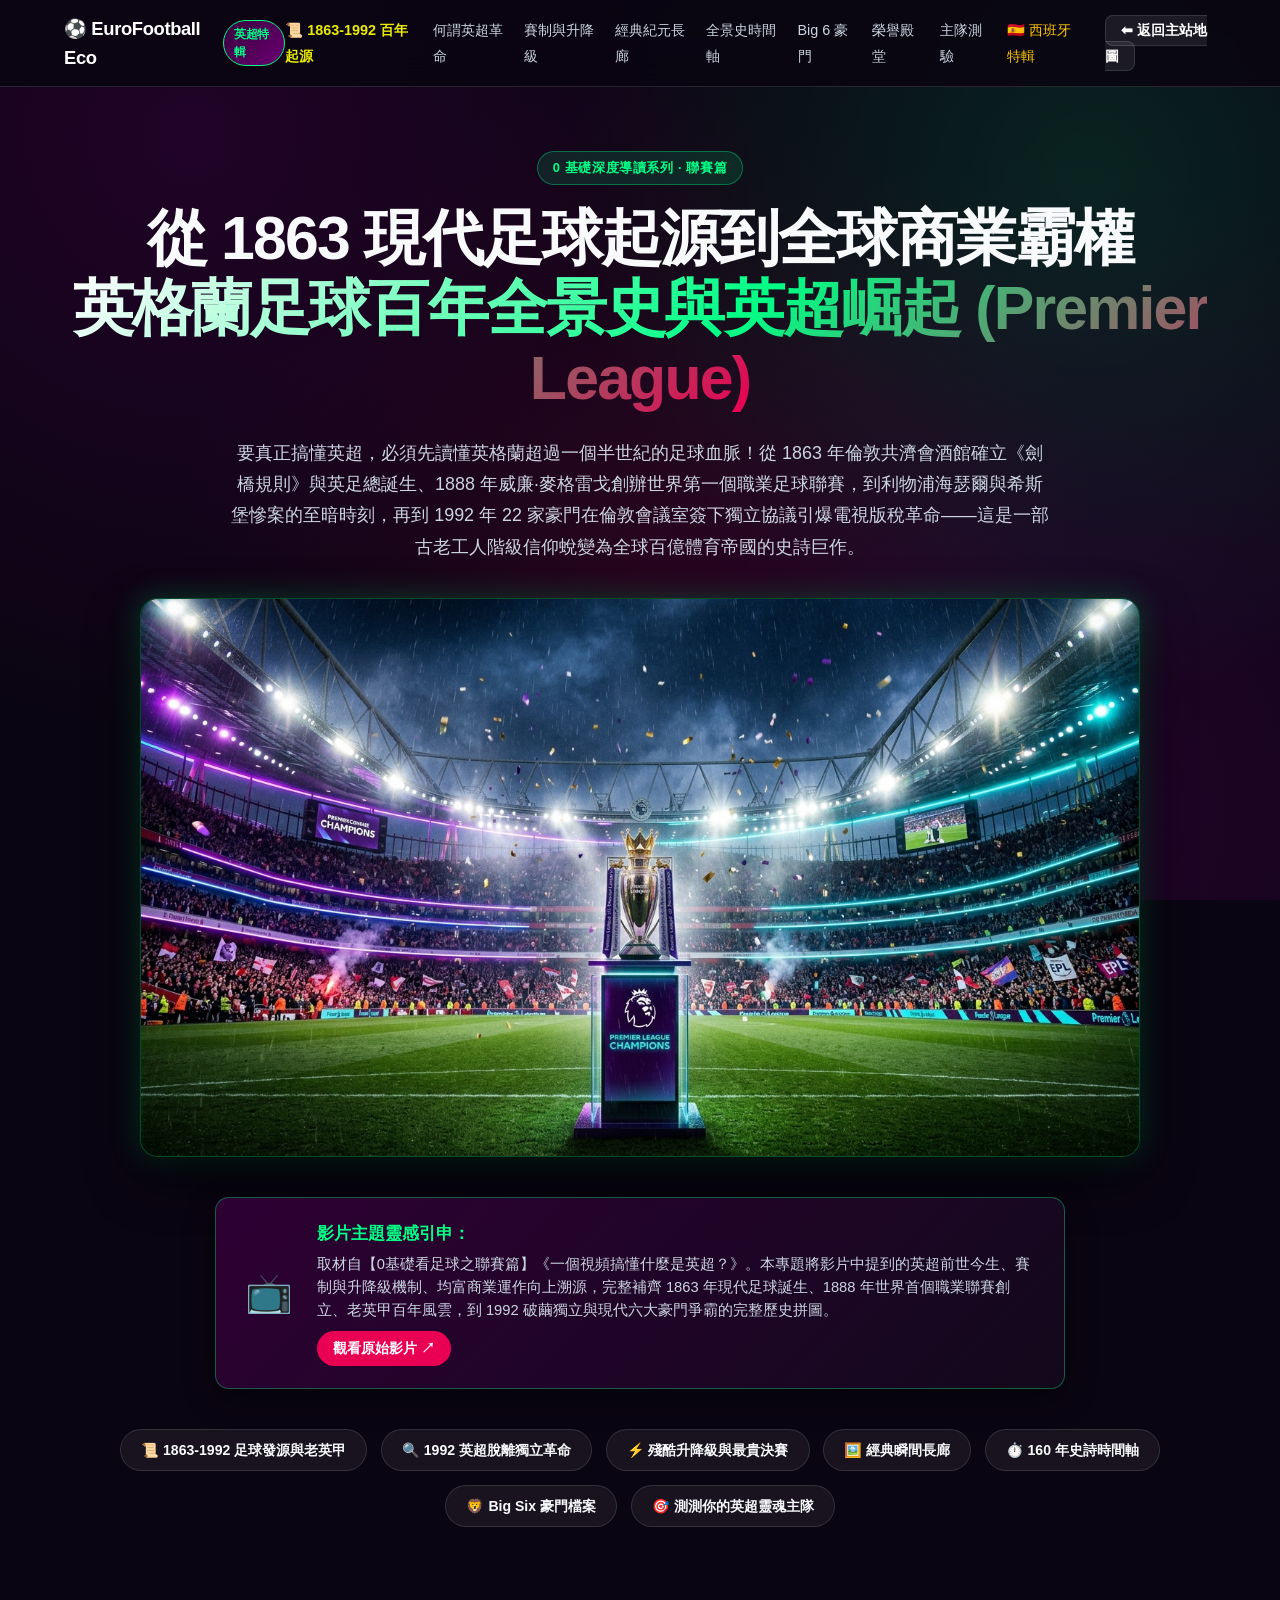
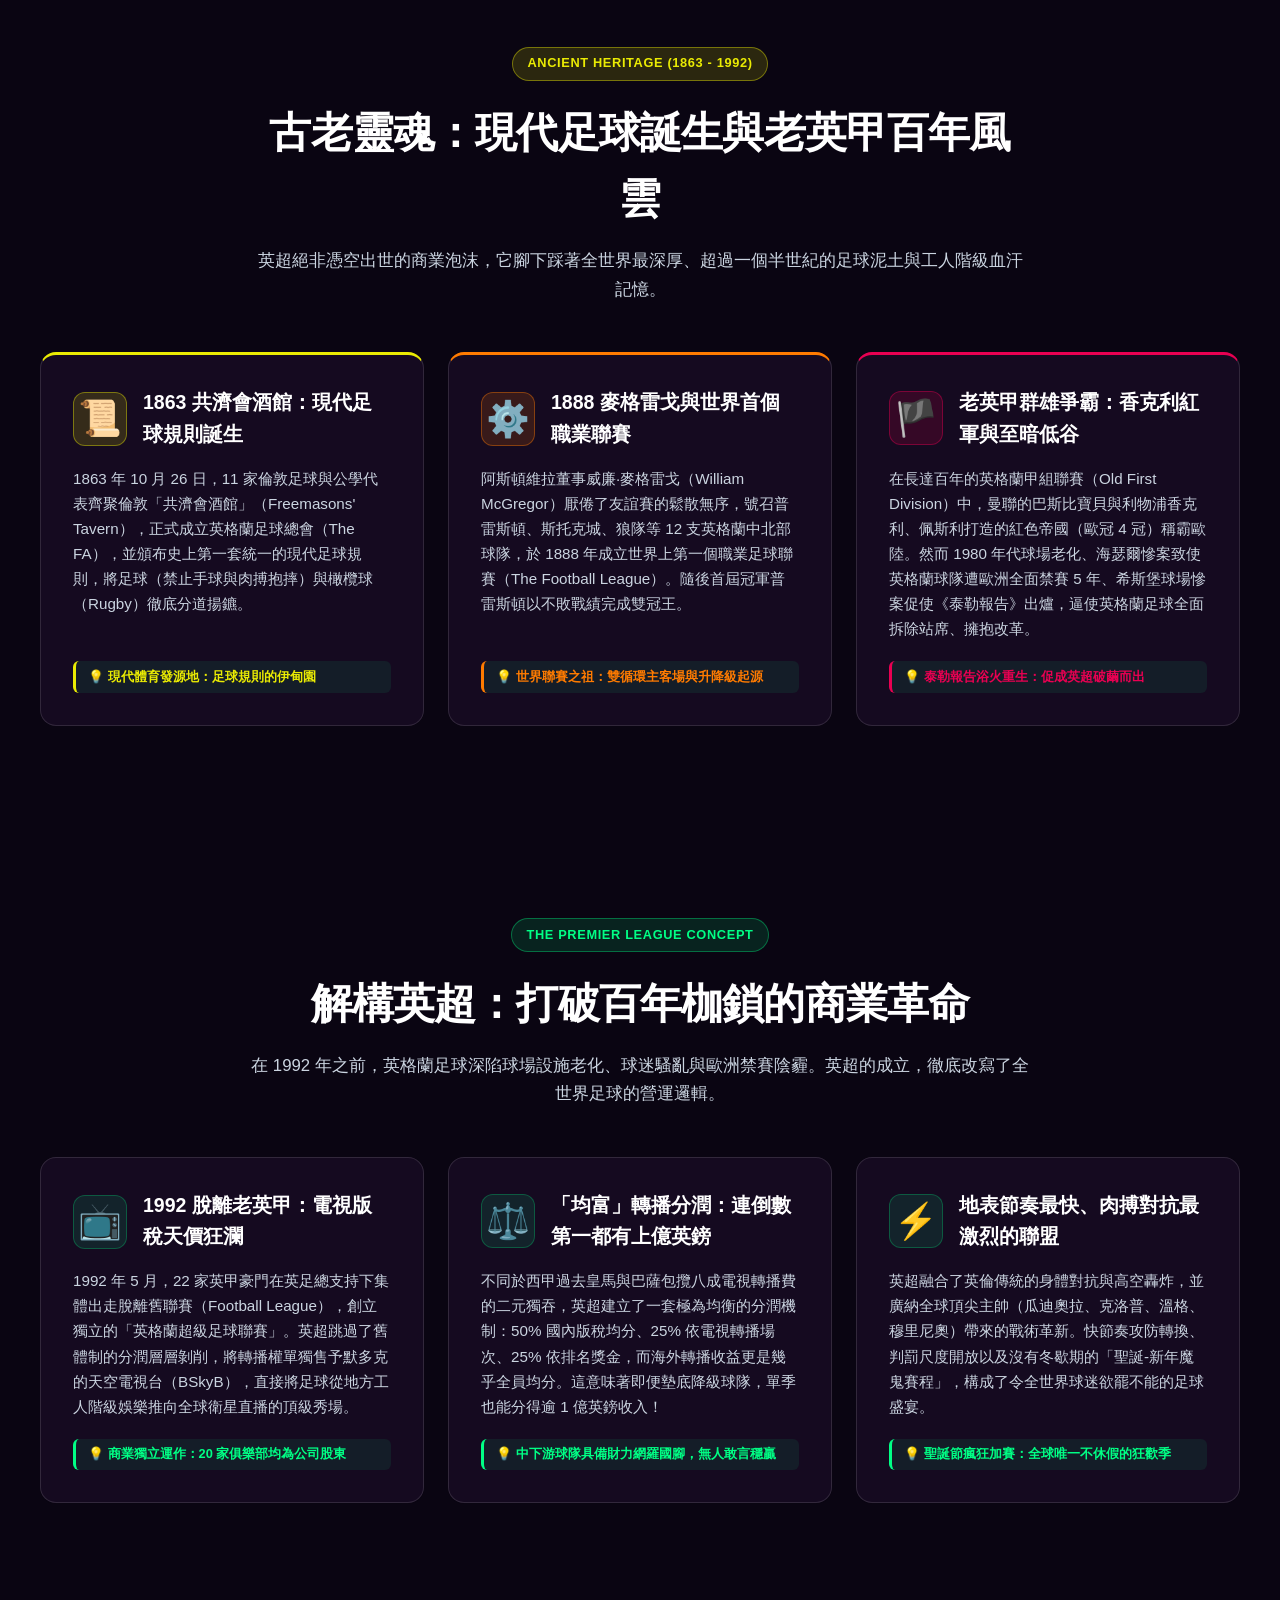
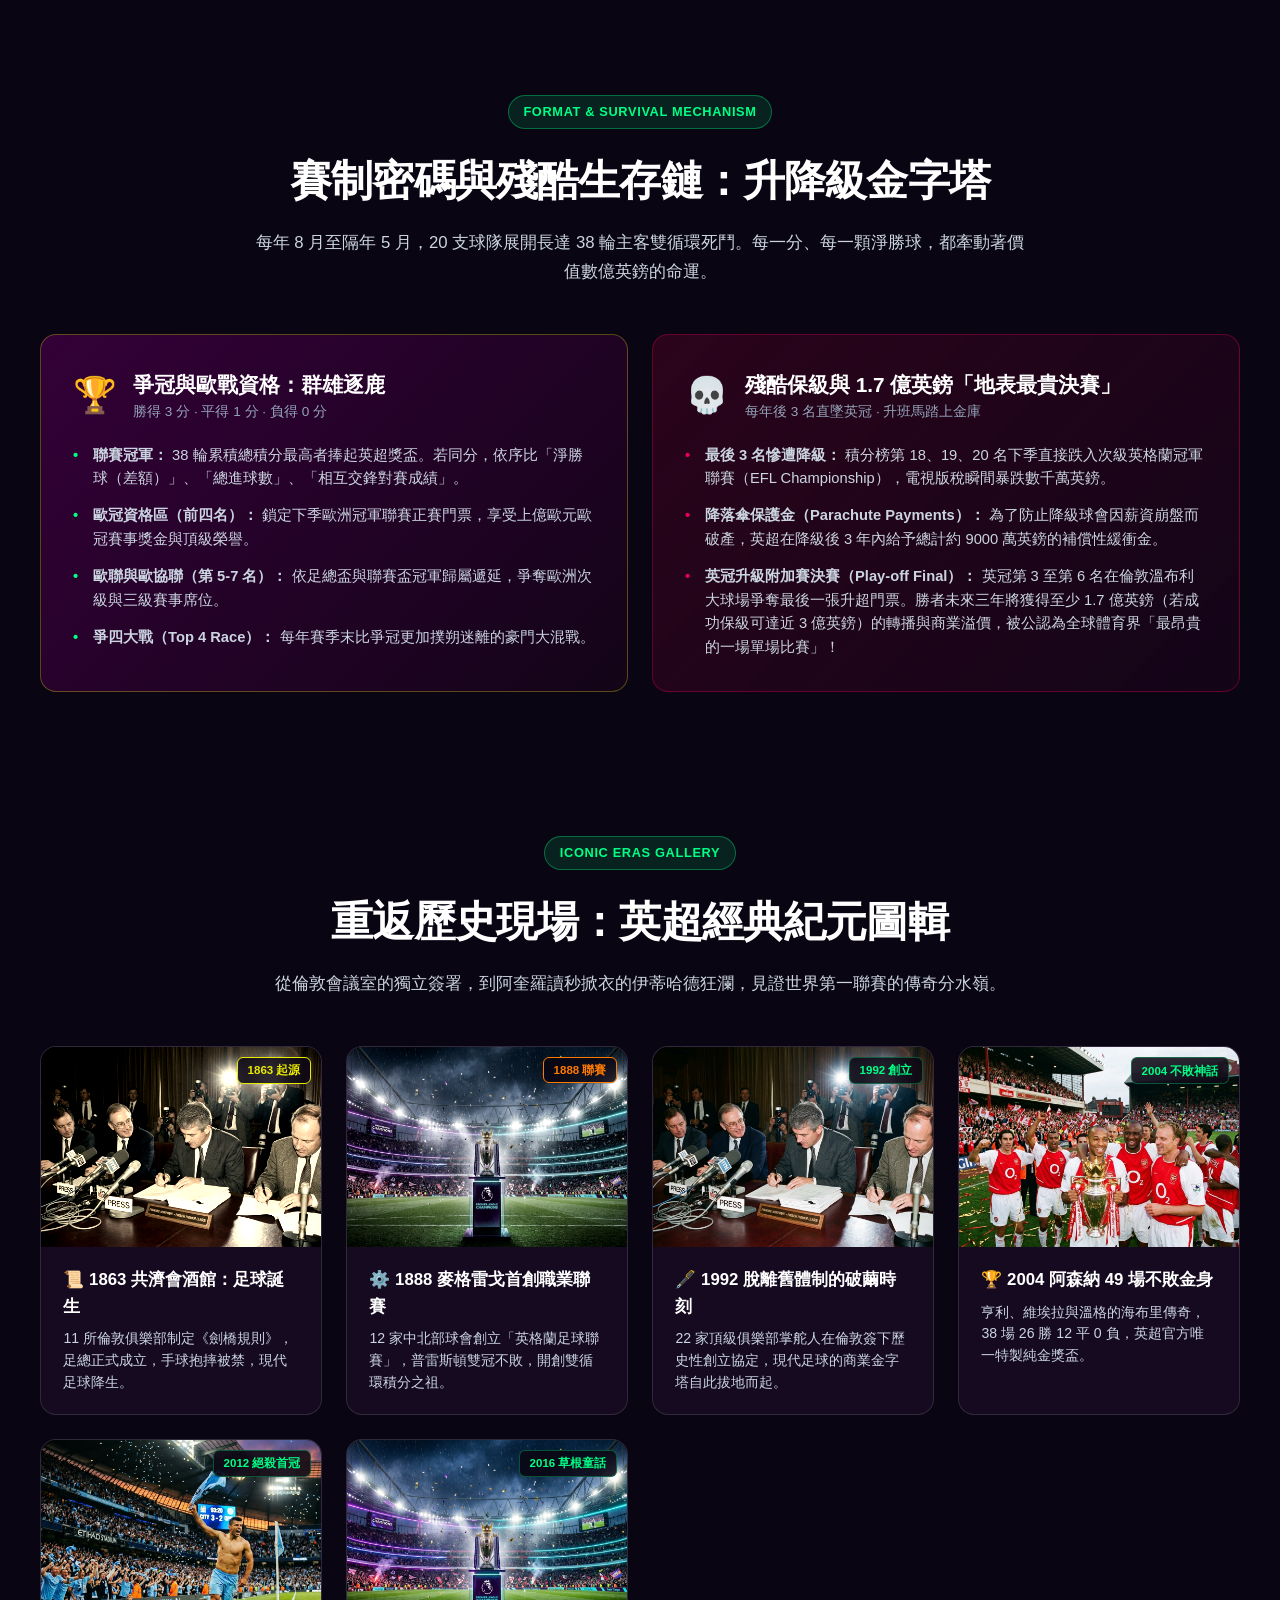
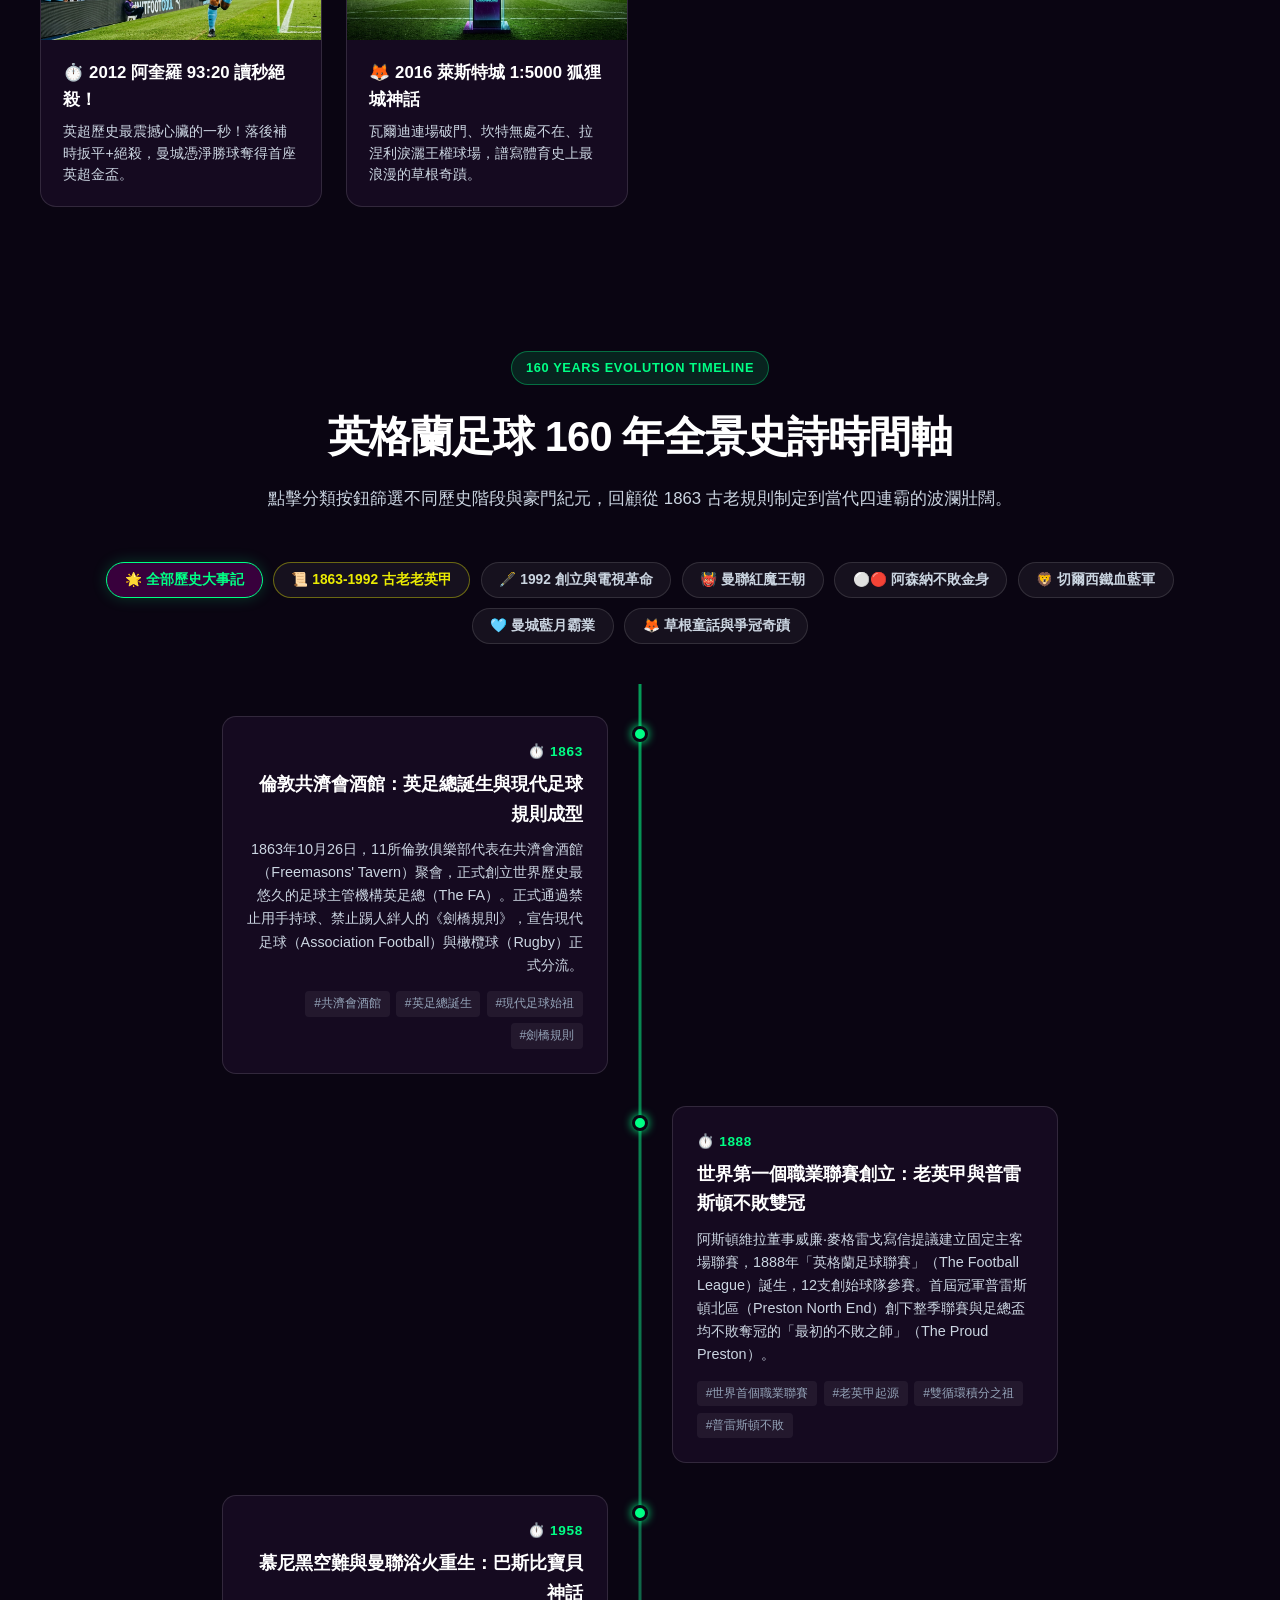
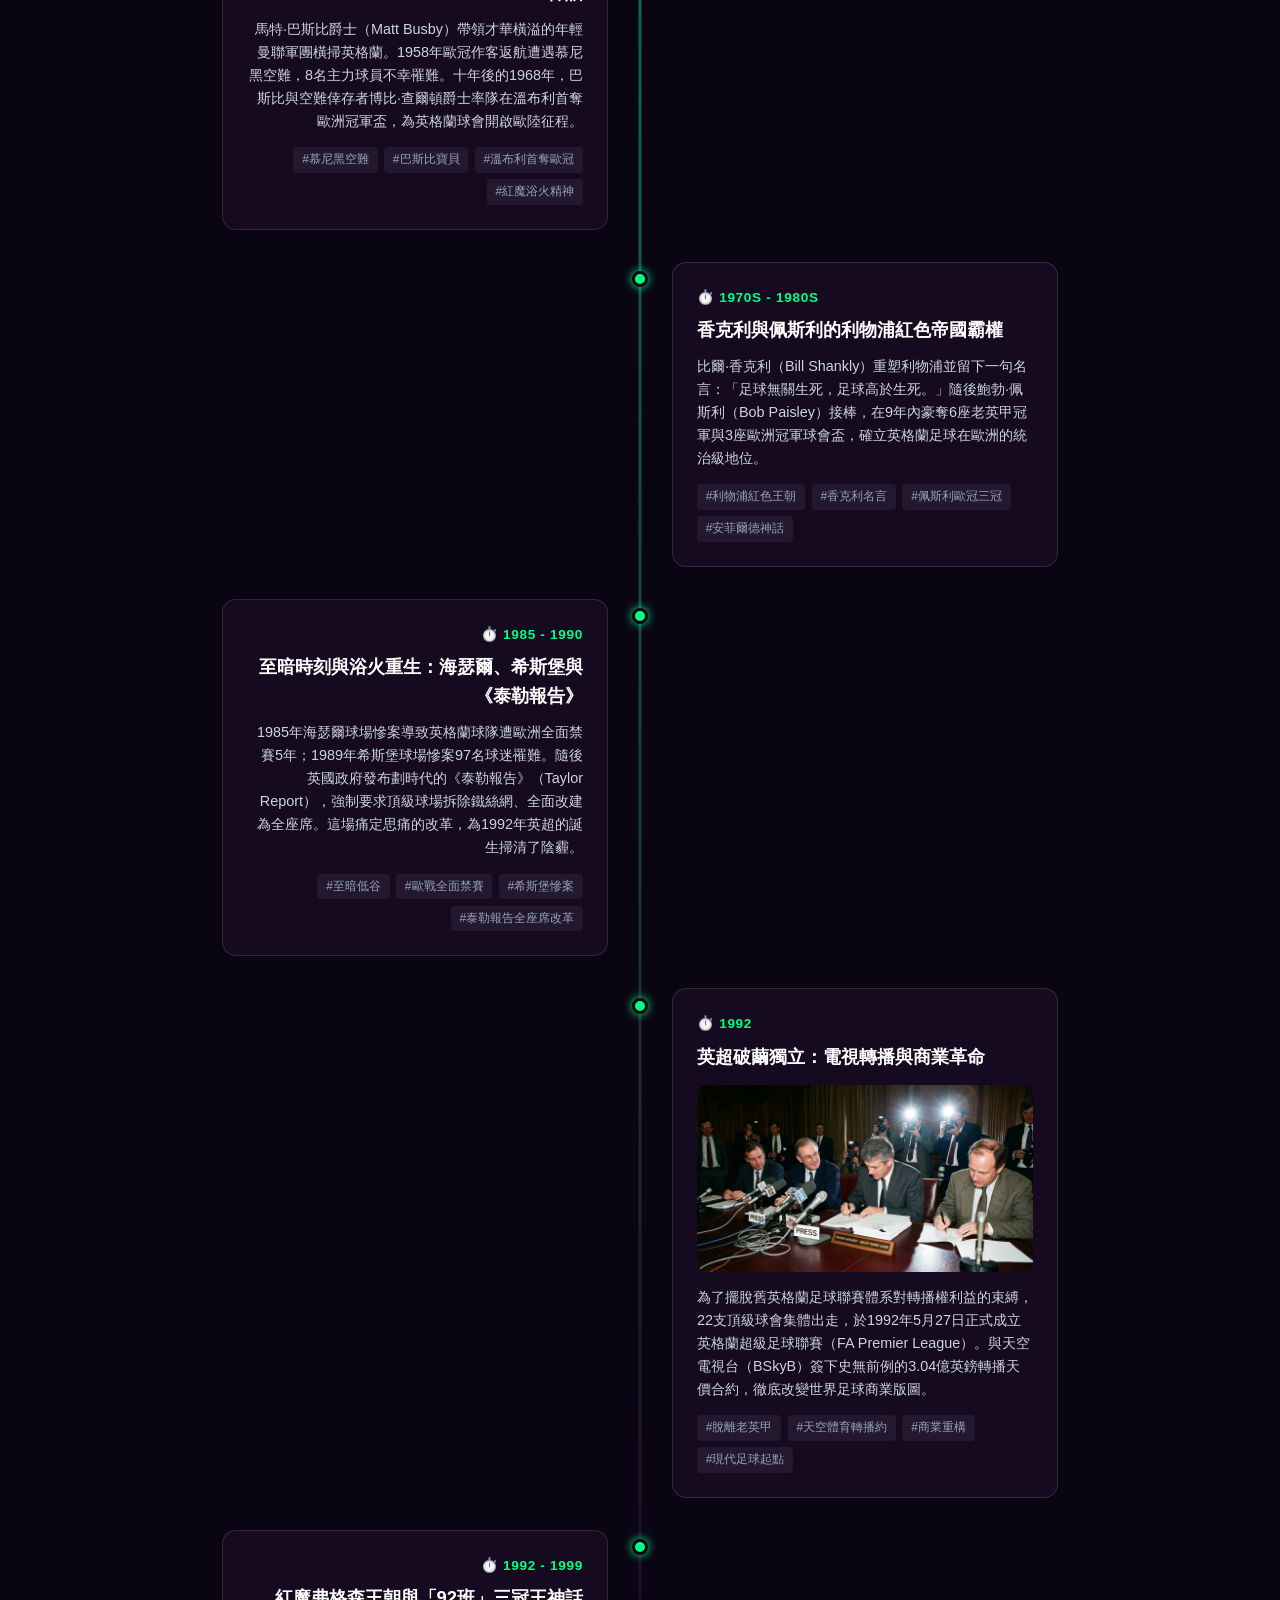
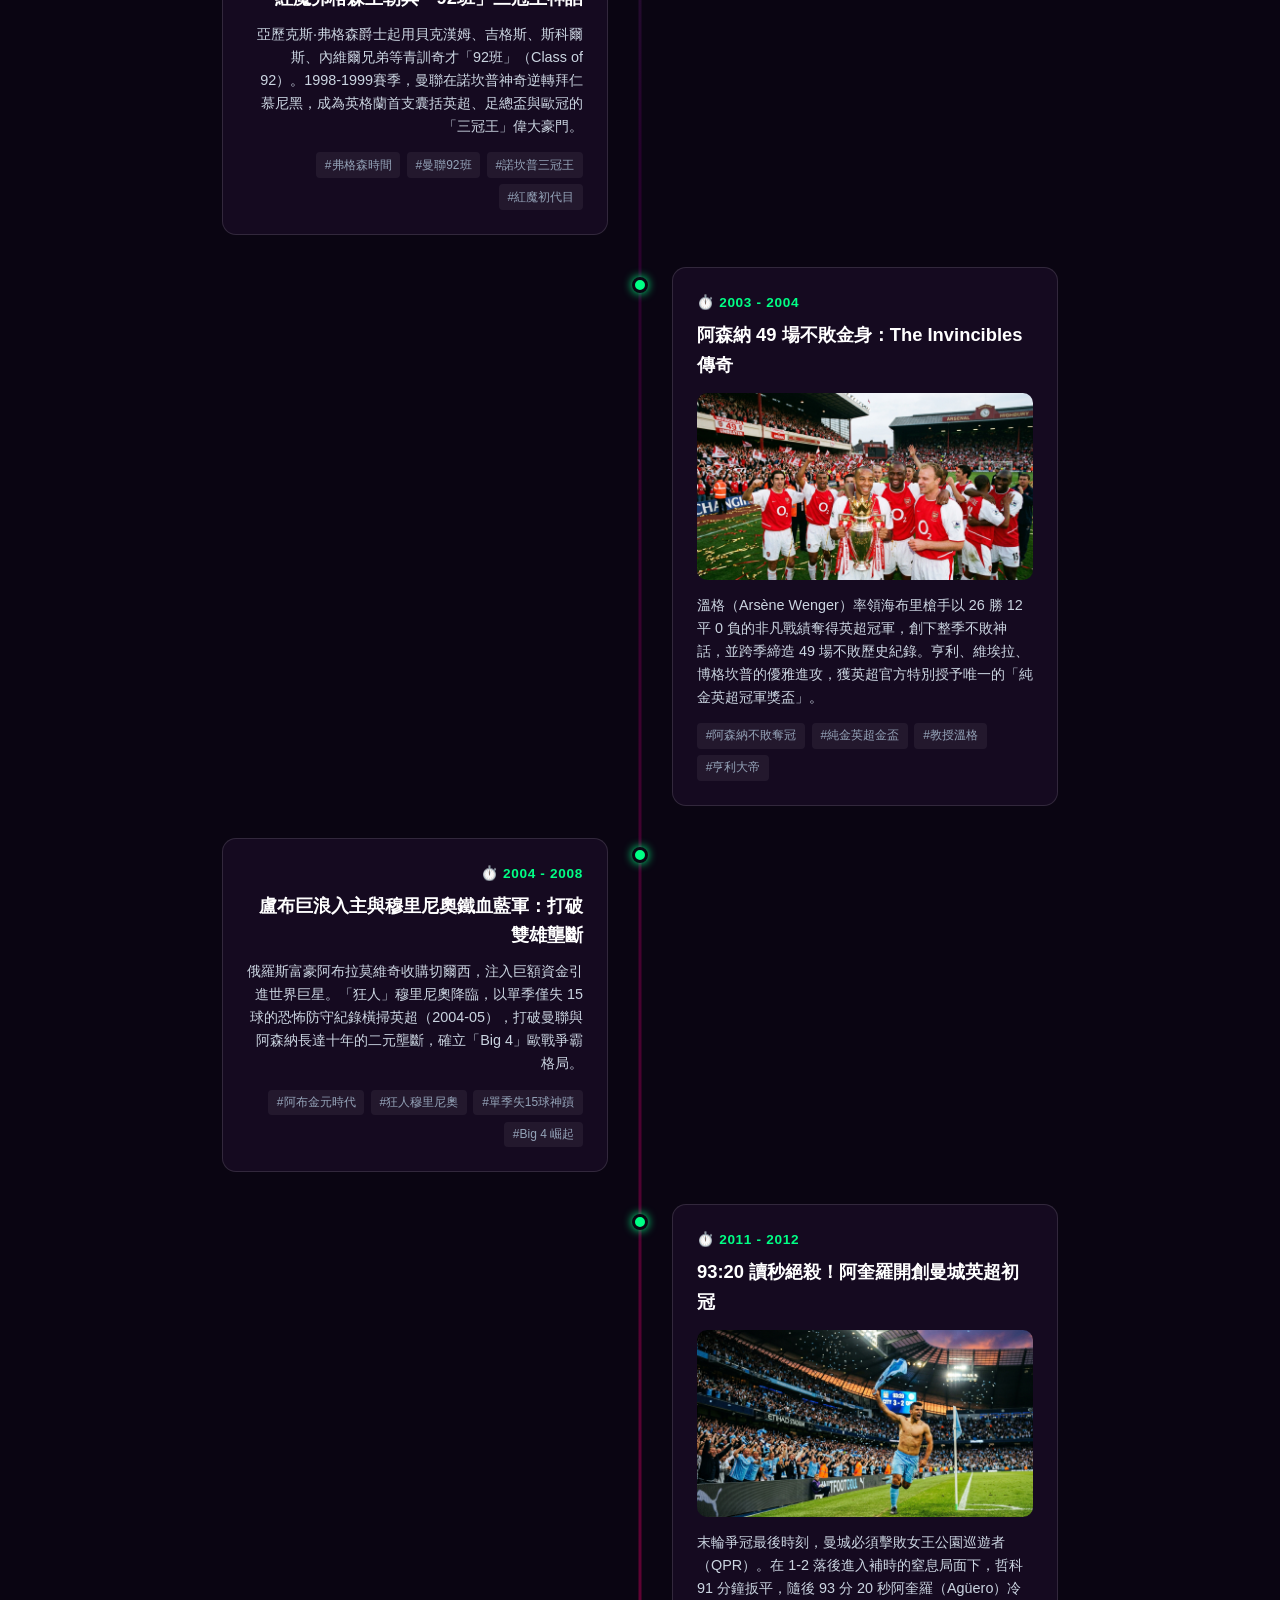
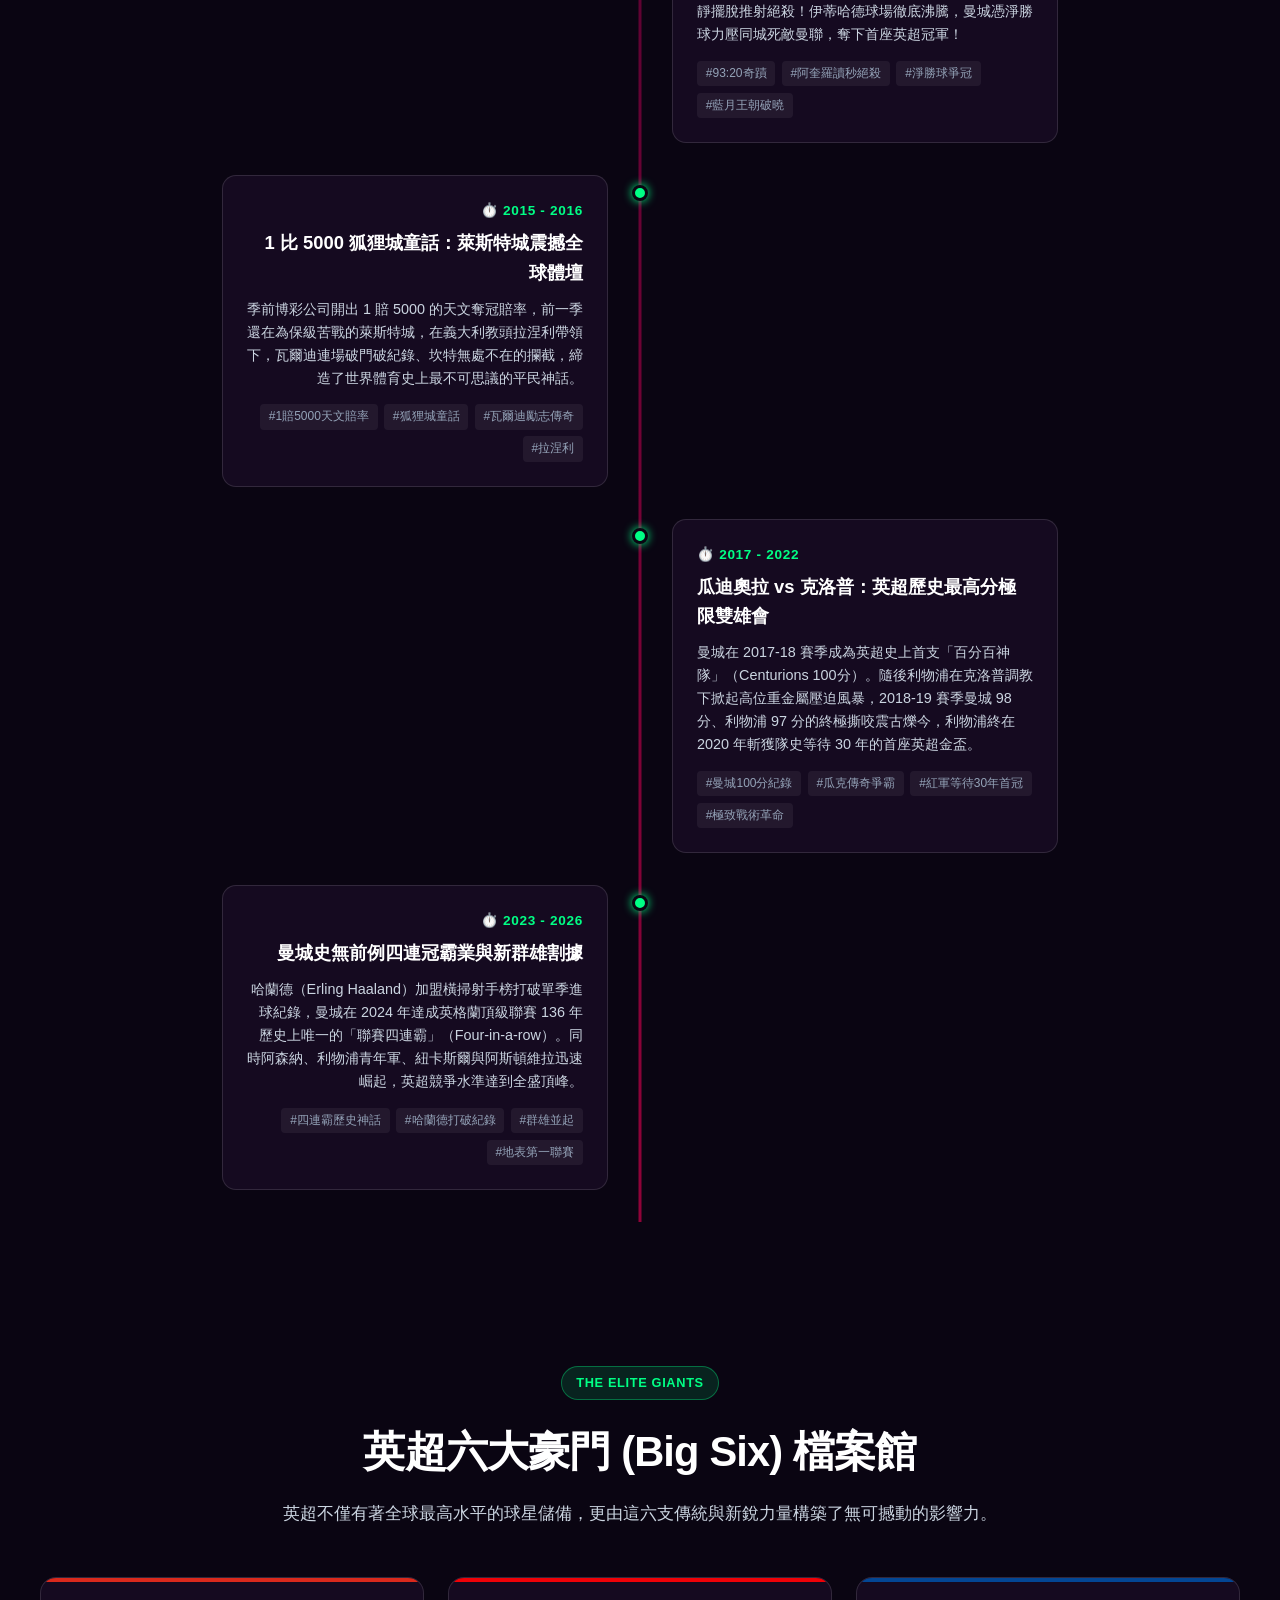
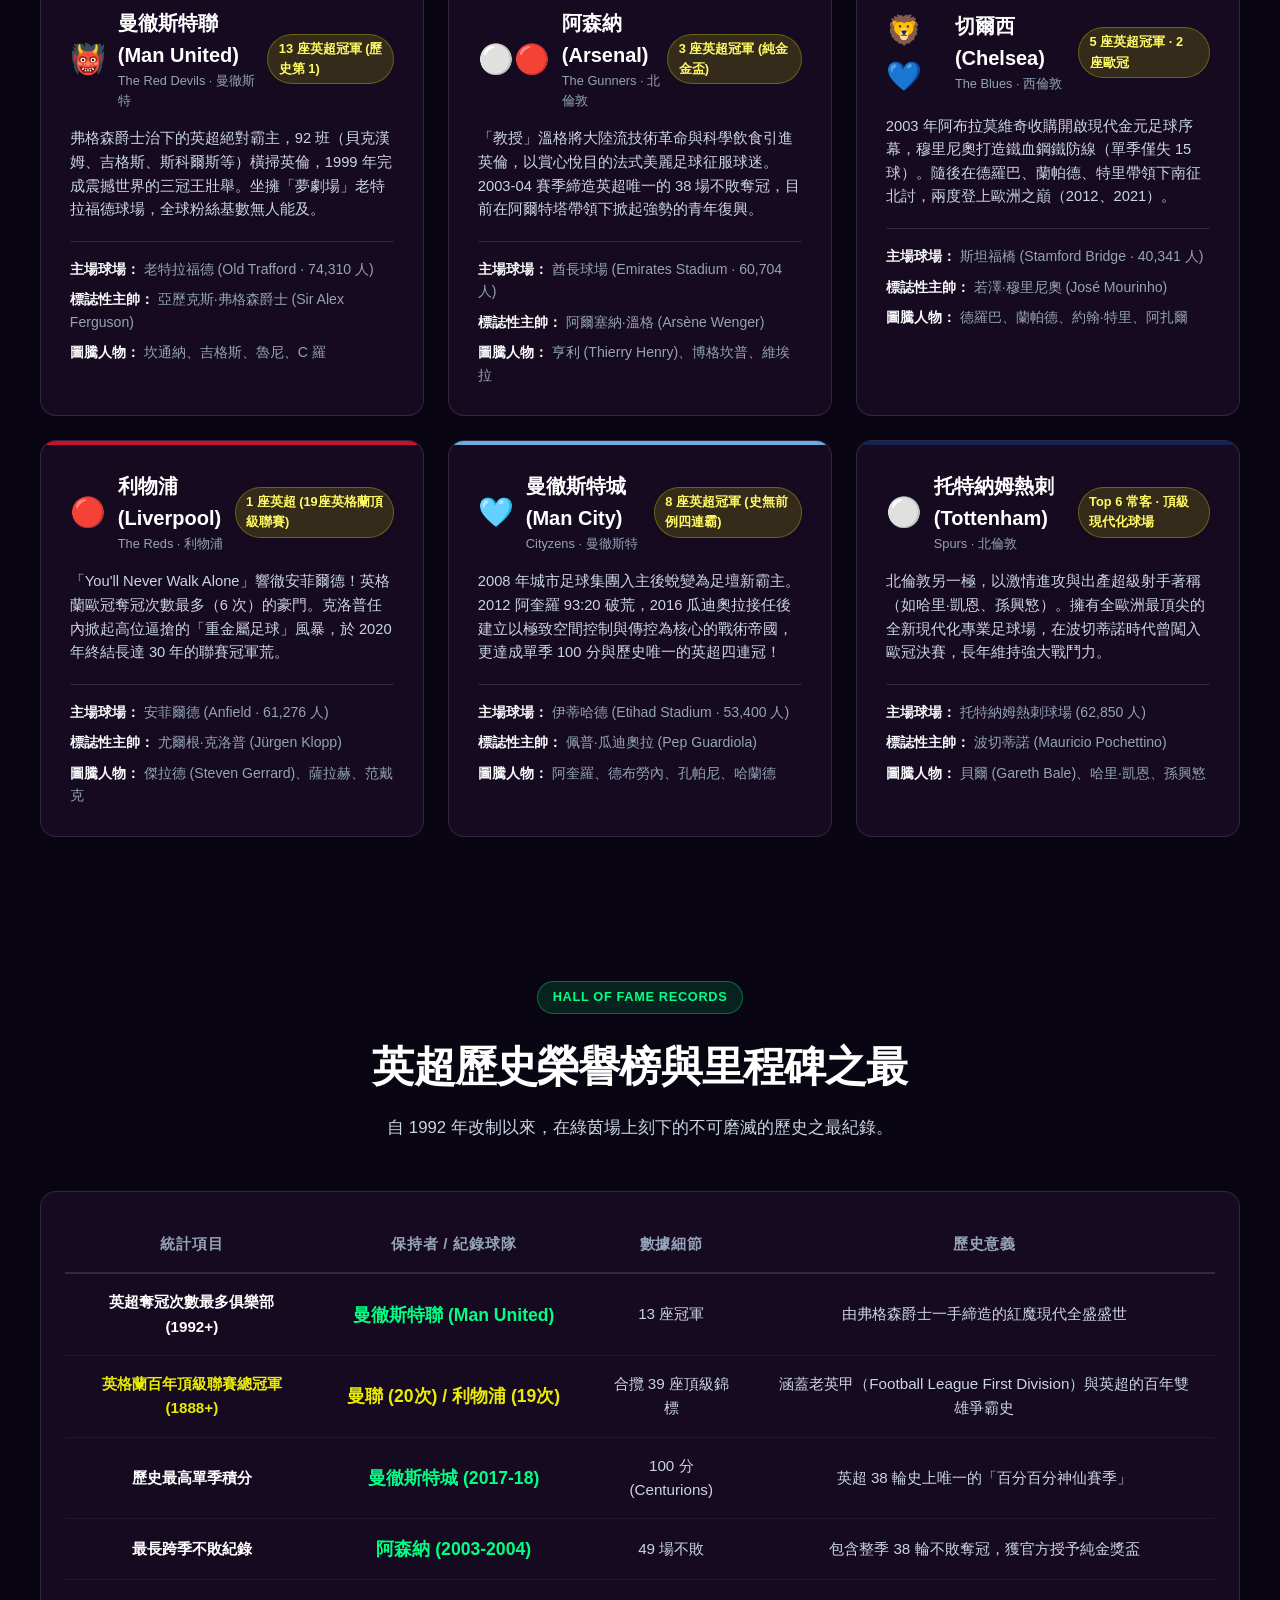
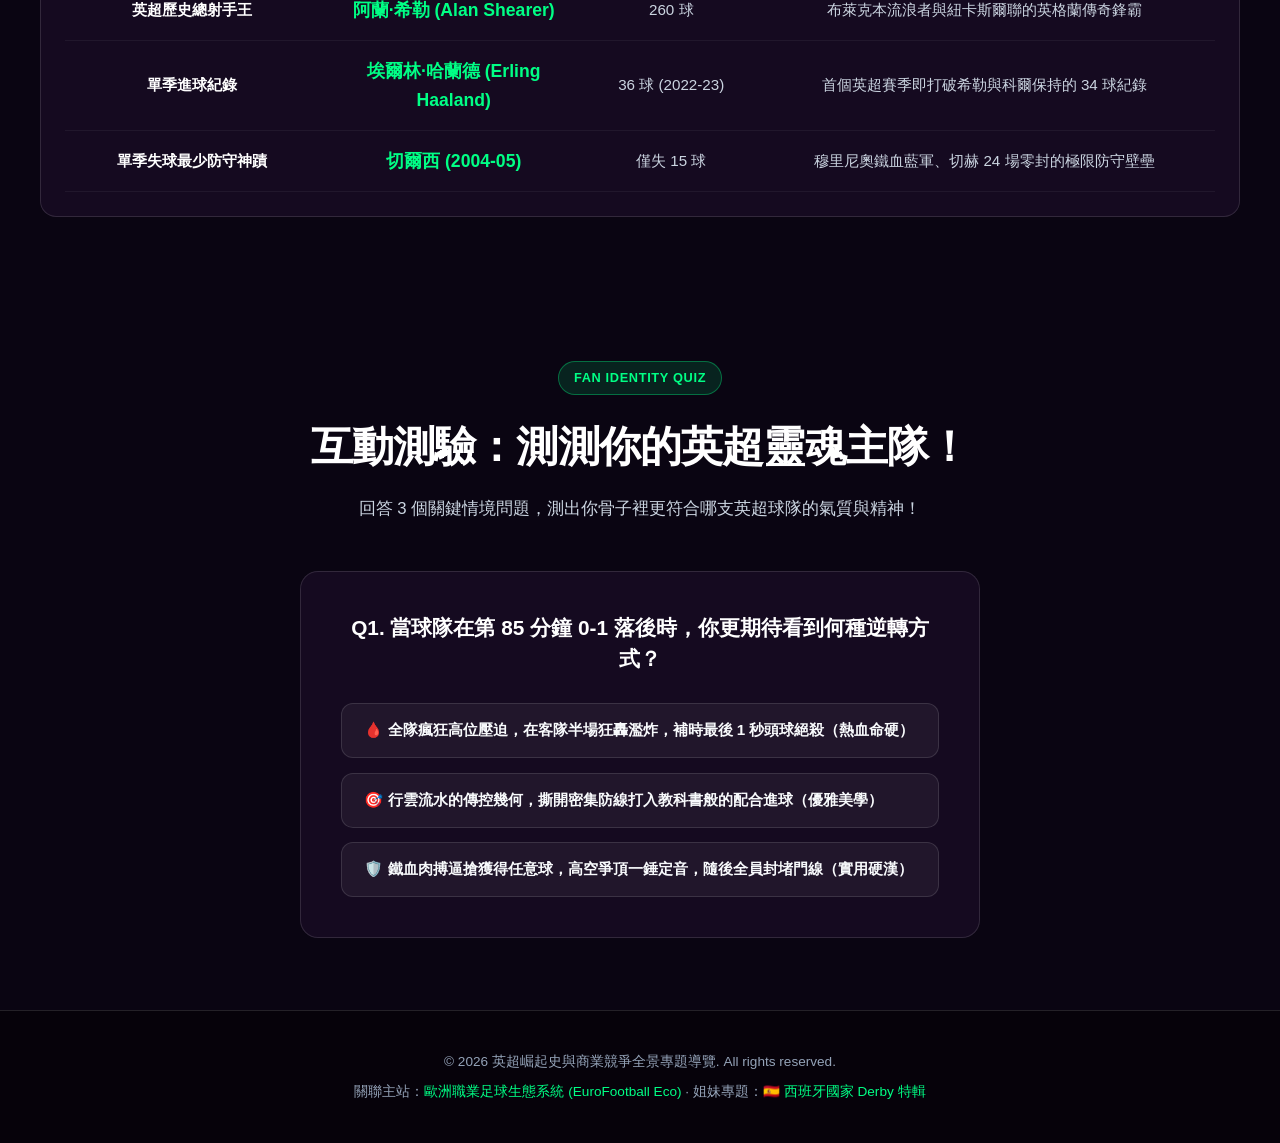
==== premier-history.html @ aaac624c "feat: 新增英格蘭足球百年全景史與英超崛起專題網頁 (含1863現代足球起源、老英甲歷史、1992電視轉播革命、殘酷升降級與Big 6豪門圖鑑)" ====
<!DOCTYPE html>
<html lang="zh-Hant">
<head>
  <meta charset="UTF-8">
  <meta name="viewport" content="width=device-width, initial-scale=1.0">
  <title>英格蘭足球百年全景史與英超崛起 (1863-2026) | 深度專題</title>
  <meta name="description" content="全面剖析現代足球發源與英超演進：從1863共濟會酒館規則誕生、1888世界首個職業聯賽（老英甲）、利物浦佩斯利紅色帝國與希斯堡慘案，到1992脫離老英甲電視轉播革命、殘酷升降級與地表最貴決賽、Big 6豪門爭霸。">
  <link rel="stylesheet" href="premier-history.css?v=20260911_1">
</head>
<body>

  <!-- Navigation -->
  <nav class="special-nav">
    <div class="nav-container">
      <a href="index.html" class="nav-brand">
        <span>⚽ EuroFootball Eco</span>
        <span class="nav-brand-badge">英超特輯</span>
      </a>
      <ul class="nav-links">
        <li><a href="#ancient-origin" style="color: var(--pl-yellow); font-weight: 700;">📜 1863-1992 百年起源</a></li>
        <li><a href="#concept">何謂英超革命</a></li>
        <li><a href="#pyramid">賽制與升降級</a></li>
        <li><a href="#gallery">經典紀元長廊</a></li>
        <li><a href="#timeline">全景史時間軸</a></li>
        <li><a href="#bigsix">Big 6 豪門</a></li>
        <li><a href="#stats">榮譽殿堂</a></li>
        <li><a href="#quiz">主隊測驗</a></li>
        <li><a href="spain-history.html" style="color: #ffc400;">🇪🇸 西班牙特輯</a></li>
        <li><a href="index.html" class="nav-back-btn">⬅ 返回主站地圖</a></li>
      </ul>
    </div>
  </nav>

  <!-- Hero Section -->
  <header class="hero-special container">
    <span class="badge-tag">0 基礎深度導讀系列 · 聯賽篇</span>
    <h1>從 1863 現代足球起源到全球商業霸權<br><span class="gradient-pl">英格蘭足球百年全景史與英超崛起 (Premier League)</span></h1>
    <p class="hero-lead">
      要真正搞懂英超，必須先讀懂英格蘭超過一個半世紀的足球血脈！從 1863 年倫敦共濟會酒館確立《劍橋規則》與英足總誕生、1888 年威廉·麥格雷戈創辦世界第一個職業足球聯賽，到利物浦海瑟爾與希斯堡慘案的至暗時刻，再到 1992 年 22 家豪門在倫敦會議室簽下獨立協議引爆電視版稅革命——這是一部古老工人階級信仰蛻變為全球百億體育帝國的史詩巨作。
    </p>

    <!-- Hero Visual Banner -->
    <div class="hero-banner-img-box">
      <img src="assets/premier/premier_hero.jpg" alt="英超冠軍獎盃璀璨矗立於燈火輝煌的英格蘭夜空球場" class="hero-banner-img">
    </div>

    <!-- Video Connection Callout -->
    <div class="hero-video-callout">
      <div class="video-icon">📺</div>
      <div class="video-callout-text">
        <h4>影片主題靈感引申：</h4>
        <p>取材自【0基礎看足球之聯賽篇】《一個視頻搞懂什麼是英超？》。本專題將影片中提到的英超前世今生、賽制與升降級機制、均富商業運作向上溯源，完整補齊 1863 年現代足球誕生、1888 年世界首個職業聯賽創立、老英甲百年風雲，到 1992 破繭獨立與現代六大豪門爭霸的完整歷史拼圖。</p>
        <a href="https://youtu.be/2eb-QNxMloE?si=eogxaZ0JNdAHEhql" target="_blank" rel="noopener">
          觀看原始影片 ↗
        </a>
      </div>
    </div>

    <!-- Quick Jump -->
    <div class="quick-pills">
      <a href="#ancient-origin" class="quick-pill-btn">📜 1863-1992 足球發源與老英甲</a>
      <a href="#concept" class="quick-pill-btn">🔍 1992 英超脫離獨立革命</a>
      <a href="#pyramid" class="quick-pill-btn">⚡ 殘酷升降級與最貴決賽</a>
      <a href="#gallery" class="quick-pill-btn">🖼️ 經典瞬間長廊</a>
      <a href="#timeline" class="quick-pill-btn">⏱️ 160 年史詩時間軸</a>
      <a href="#bigsix" class="quick-pill-btn">🦁 Big Six 豪門檔案</a>
      <a href="#quiz" class="quick-pill-btn">🎯 測測你的英超靈魂主隊</a>
    </div>
  </header>

  <!-- Section 0: Ancient Origins & The Football League Era (1863 - 1992) -->
  <section id="ancient-origin" class="section container">
    <div class="section-title-wrap">
      <span class="badge-tag" style="background: rgba(234, 235, 3, 0.15); color: var(--pl-yellow); border-color: rgba(234, 235, 3, 0.4);">Ancient Heritage (1863 - 1992)</span>
      <h2 class="section-title">古老靈魂：現代足球誕生與老英甲百年風雲</h2>
      <p class="section-intro">英超絕非憑空出世的商業泡沫，它腳下踩著全世界最深厚、超過一個半世紀的足球泥土與工人階級血汗記憶。</p>
    </div>

    <div class="pl-anatomy-grid">
      <!-- 1863 FA Birth -->
      <div class="glass-panel anatomy-card" style="border-top: 3px solid var(--pl-yellow);">
        <div class="anatomy-header">
          <div class="anatomy-icon" style="background: rgba(234, 235, 3, 0.15); border-color: rgba(234, 235, 3, 0.4);">📜</div>
          <h3>1863 共濟會酒館：現代足球規則誕生</h3>
        </div>
        <p>1863 年 10 月 26 日，11 家倫敦足球與公學代表齊聚倫敦「共濟會酒館」（Freemasons' Tavern），正式成立英格蘭足球總會（The FA），並頒布史上第一套統一的現代足球規則，將足球（禁止手球與肉搏抱摔）與橄欖球（Rugby）徹底分道揚鑣。</p>
        <span class="anatomy-badge-note" style="color: var(--pl-yellow); border-left-color: var(--pl-yellow);">💡 現代體育發源地：足球規則的伊甸園</span>
      </div>

      <!-- 1888 Football League -->
      <div class="glass-panel anatomy-card" style="border-top: 3px solid #ff7b00;">
        <div class="anatomy-header">
          <div class="anatomy-icon" style="background: rgba(255, 123, 0, 0.15); border-color: rgba(255, 123, 0, 0.4);">⚙️</div>
          <h3>1888 麥格雷戈與世界首個職業聯賽</h3>
        </div>
        <p>阿斯頓維拉董事威廉·麥格雷戈（William McGregor）厭倦了友誼賽的鬆散無序，號召普雷斯頓、斯托克城、狼隊等 12 支英格蘭中北部球隊，於 1888 年成立世界上第一個職業足球聯賽（The Football League）。隨後首屆冠軍普雷斯頓以不敗戰績完成雙冠王。</p>
        <span class="anatomy-badge-note" style="color: #ff7b00; border-left-color: #ff7b00;">💡 世界聯賽之祖：雙循環主客場與升降級起源</span>
      </div>

      <!-- 1958-1980s Era -->
      <div class="glass-panel anatomy-card" style="border-top: 3px solid var(--pl-magenta);">
        <div class="anatomy-header">
          <div class="anatomy-icon" style="background: rgba(233, 0, 82, 0.15); border-color: rgba(233, 0, 82, 0.4);">🏴</div>
          <h3>老英甲群雄爭霸：香克利紅軍與至暗低谷</h3>
        </div>
        <p>在長達百年的英格蘭甲組聯賽（Old First Division）中，曼聯的巴斯比寶貝與利物浦香克利、佩斯利打造的紅色帝國（歐冠 4 冠）稱霸歐陸。然而 1980 年代球場老化、海瑟爾慘案致使英格蘭球隊遭歐洲全面禁賽 5 年、希斯堡球場慘案促使《泰勒報告》出爐，逼使英格蘭足球全面拆除站席、擁抱改革。</p>
        <span class="anatomy-badge-note" style="color: var(--pl-magenta); border-left-color: var(--pl-magenta);">💡 泰勒報告浴火重生：促成英超破繭而出</span>
      </div>
    </div>
  </section>

  <!-- Section 1: What is the Premier League & Why So Competitive? -->
  <section id="concept" class="section container">
    <div class="section-title-wrap">
      <span class="badge-tag">The Premier League Concept</span>
      <h2 class="section-title">解構英超：打破百年枷鎖的商業革命</h2>
      <p class="section-intro">在 1992 年之前，英格蘭足球深陷球場設施老化、球迷騷亂與歐洲禁賽陰霾。英超的成立，徹底改寫了全世界足球的營運邏輯。</p>
    </div>

    <div class="pl-anatomy-grid">
      <div class="glass-panel anatomy-card">
        <div class="anatomy-header">
          <div class="anatomy-icon">📺</div>
          <h3>1992 脫離老英甲：電視版稅天價狂瀾</h3>
        </div>
        <p>1992 年 5 月，22 家英甲豪門在英足總支持下集體出走脫離舊聯賽（Football League），創立獨立的「英格蘭超級足球聯賽」。英超跳過了舊體制的分潤層層剝削，將轉播權單獨售予默多克的天空電視台（BSkyB），直接將足球從地方工人階級娛樂推向全球衛星直播的頂級秀場。</p>
        <span class="anatomy-badge-note">💡 商業獨立運作：20 家俱樂部均為公司股東</span>
      </div>

      <div class="glass-panel anatomy-card">
        <div class="anatomy-header">
          <div class="anatomy-icon">⚖️</div>
          <h3>「均富」轉播分潤：連倒數第一都有上億英鎊</h3>
        </div>
        <p>不同於西甲過去皇馬與巴薩包攬八成電視轉播費的二元獨吞，英超建立了一套極為均衡的分潤機制：50% 國內版稅均分、25% 依電視轉播場次、25% 依排名獎金，而海外轉播收益更是幾乎全員均分。這意味著即便墊底降級球隊，單季也能分得逾 1 億英鎊收入！</p>
        <span class="anatomy-badge-note">💡 中下游球隊具備財力網羅國腳，無人敢言穩贏</span>
      </div>

      <div class="glass-panel anatomy-card">
        <div class="anatomy-header">
          <div class="anatomy-icon">⚡</div>
          <h3>地表節奏最快、肉搏對抗最激烈的聯盟</h3>
        </div>
        <p>英超融合了英倫傳統的身體對抗與高空轟炸，並廣納全球頂尖主帥（瓜迪奧拉、克洛普、溫格、穆里尼奧）帶來的戰術革新。快節奏攻防轉換、判罰尺度開放以及沒有冬歇期的「聖誕-新年魔鬼賽程」，構成了令全世界球迷欲罷不能的足球盛宴。</p>
        <span class="anatomy-badge-note">💡 聖誕節瘋狂加賽：全球唯一不休假的狂歡季</span>
      </div>
    </div>
  </section>

  <!-- Section 2: Tournament Format, Relegation & The World's Most Expensive Match -->
  <section id="pyramid" class="section container">
    <div class="section-title-wrap">
      <span class="badge-tag">Format & Survival Mechanism</span>
      <h2 class="section-title">賽制密碼與殘酷生存鏈：升降級金字塔</h2>
      <p class="section-intro">每年 8 月至隔年 5 月，20 支球隊展開長達 38 輪主客雙循環死鬥。每一分、每一顆淨勝球，都牽動著價值數億英鎊的命運。</p>
    </div>

    <div class="pyramid-duel">
      <!-- Champions & European Spots -->
      <div class="duel-side champions">
        <div class="duel-top">
          <span class="duel-icon-big">🏆</span>
          <div>
            <h3>爭冠與歐戰資格：群雄逐鹿</h3>
            <div class="duel-motto">勝得 3 分 · 平得 1 分 · 負得 0 分</div>
          </div>
        </div>
        <ul>
          <li><strong>聯賽冠軍：</strong> 38 輪累積總積分最高者捧起英超獎盃。若同分，依序比「淨勝球（差額）」、「總進球數」、「相互交鋒對賽成績」。</li>
          <li><strong>歐冠資格區（前四名）：</strong> 鎖定下季歐洲冠軍聯賽正賽門票，享受上億歐元歐冠賽事獎金與頂級榮譽。</li>
          <li><strong>歐聯與歐協聯（第 5-7 名）：</strong> 依足總盃與聯賽盃冠軍歸屬遞延，爭奪歐洲次級與三級賽事席位。</li>
          <li><strong>爭四大戰（Top 4 Race）：</strong> 每年賽季末比爭冠更加撲朔迷離的豪門大混戰。</li>
        </ul>
      </div>

      <!-- Relegation & Championship Play-off -->
      <div class="duel-side relegation">
        <div class="duel-top">
          <span class="duel-icon-big">💀</span>
          <div>
            <h3>殘酷保級與 1.7 億英鎊「地表最貴決賽」</h3>
            <div class="duel-motto">每年後 3 名直墜英冠 · 升班馬踏上金庫</div>
          </div>
        </div>
        <ul>
          <li><strong>最後 3 名慘遭降級：</strong> 積分榜第 18、19、20 名下季直接跌入次級英格蘭冠軍聯賽（EFL Championship），電視版稅瞬間暴跌數千萬英鎊。</li>
          <li><strong>降落傘保護金（Parachute Payments）：</strong> 為了防止降級球會因薪資崩盤而破產，英超在降級後 3 年內給予總計約 9000 萬英鎊的補償性緩衝金。</li>
          <li><strong>英冠升級附加賽決賽（Play-off Final）：</strong> 英冠第 3 至第 6 名在倫敦溫布利大球場爭奪最後一張升超門票。勝者未來三年將獲得至少 1.7 億英鎊（若成功保級可達近 3 億英鎊）的轉播與商業溢價，被公認為全球體育界「最昂貴的一場單場比賽」！</li>
        </ul>
      </div>
    </div>
  </section>

  <!-- Section 3: Iconic Eras Gallery -->
  <section id="gallery" class="section container">
    <div class="section-title-wrap">
      <span class="badge-tag">Iconic Eras Gallery</span>
      <h2 class="section-title">重返歷史現場：英超經典紀元圖輯</h2>
      <p class="section-intro">從倫敦會議室的獨立簽署，到阿奎羅讀秒掀衣的伊蒂哈德狂瀾，見證世界第一聯賽的傳奇分水嶺。</p>
    </div>

    <div class="gallery-grid">
      <!-- 1863 FA Rules -->
      <div class="gallery-card">
        <div class="gallery-card-img-wrap">
          <img src="assets/premier/premier_1992_breakaway.jpg" alt="1863年倫敦共濟會酒館確立現代足球規則" style="filter: sepia(0.6) contrast(1.2);">
          <span class="gallery-card-tag" style="color: var(--pl-yellow); border-color: var(--pl-yellow);">1863 起源</span>
        </div>
        <div class="gallery-caption">
          <h4>📜 1863 共濟會酒館：足球誕生</h4>
          <p>11 所倫敦俱樂部制定《劍橋規則》，足總正式成立，手球抱摔被禁，現代足球降生。</p>
        </div>
      </div>

      <!-- 1888 First League -->
      <div class="gallery-card">
        <div class="gallery-card-img-wrap">
          <img src="assets/premier/premier_hero.jpg" alt="1888年阿斯頓維拉麥格雷戈創立世界首個聯賽" style="filter: grayscale(0.5) contrast(1.1);">
          <span class="gallery-card-tag" style="color: #ff7b00; border-color: #ff7b00;">1888 聯賽</span>
        </div>
        <div class="gallery-caption">
          <h4>⚙️ 1888 麥格雷戈首創職業聯賽</h4>
          <p>12 家中北部球會創立「英格蘭足球聯賽」，普雷斯頓雙冠不敗，開創雙循環積分之祖。</p>
        </div>
      </div>

      <!-- 1992 Breakaway -->
      <div class="gallery-card">
        <div class="gallery-card-img-wrap">
          <img src="assets/premier/premier_1992_breakaway.jpg" alt="1992年英超創立合約簽署儀式">
          <span class="gallery-card-tag">1992 創立</span>
        </div>
        <div class="gallery-caption">
          <h4>🖋️ 1992 脫離舊體制的破繭時刻</h4>
          <p>22 家頂級俱樂部掌舵人在倫敦簽下歷史性創立協定，現代足球的商業金字塔自此拔地而起。</p>
        </div>
      </div>

      <!-- 2004 Invincibles -->
      <div class="gallery-card">
        <div class="gallery-card-img-wrap">
          <img src="assets/premier/premier_invincibles_2004.jpg" alt="2004年阿森納不敗奪冠純金獎盃">
          <span class="gallery-card-tag">2004 不敗神話</span>
        </div>
        <div class="gallery-caption">
          <h4>🏆 2004 阿森納 49 場不敗金身</h4>
          <p>亨利、維埃拉與溫格的海布里傳奇，38 場 26 勝 12 平 0 負，英超官方唯一特製純金獎盃。</p>
        </div>
      </div>

      <!-- 2012 Aguero 93:20 -->
      <div class="gallery-card">
        <div class="gallery-card-img-wrap">
          <img src="assets/premier/premier_aguero_2012.jpg" alt="2012年阿奎羅93分20秒讀秒絕殺脫衣狂奔">
          <span class="gallery-card-tag">2012 絕殺首冠</span>
        </div>
        <div class="gallery-caption">
          <h4>⏱️ 2012 阿奎羅 93:20 讀秒絕殺！</h4>
          <p>英超歷史最震撼心臟的一秒！落後補時扳平+絕殺，曼城憑淨勝球奪得首座英超金盃。</p>
        </div>
      </div>

      <!-- 2016 Leicester Miracle -->
      <div class="gallery-card">
        <div class="gallery-card-img-wrap">
          <img src="assets/premier/premier_hero.jpg" alt="2016年萊斯特城1比5000天文賠率奪冠">
          <span class="gallery-card-tag">2016 草根童話</span>
        </div>
        <div class="gallery-caption">
          <h4>🦊 2016 萊斯特城 1:5000 狐狸城神話</h4>
          <p>瓦爾迪連場破門、坎特無處不在、拉涅利淚灑王權球場，譜寫體育史上最浪漫的草根奇蹟。</p>
        </div>
      </div>
    </div>
  </section>

  <!-- Section 4: Interactive Timeline -->
  <section id="timeline" class="section container">
    <div class="section-title-wrap">
      <span class="badge-tag">160 Years Evolution Timeline</span>
      <h2 class="section-title">英格蘭足球 160 年全景史詩時間軸</h2>
      <p class="section-intro">點擊分類按鈕篩選不同歷史階段與豪門紀元，回顧從 1863 古老規則制定到當代四連霸的波瀾壯闊。</p>
    </div>

    <!-- Filter Buttons -->
    <div class="timeline-controls">
      <button class="filter-btn active" data-filter="all">🌟 全部歷史大事記</button>
      <button class="filter-btn" data-filter="ancient" style="color: var(--pl-yellow); border-color: rgba(234, 235, 3, 0.4);">📜 1863-1992 古老老英甲</button>
      <button class="filter-btn" data-filter="founding">🖋️ 1992 創立與電視革命</button>
      <button class="filter-btn" data-filter="manu">👹 曼聯紅魔王朝</button>
      <button class="filter-btn" data-filter="arsenal">⚪🔴 阿森納不敗金身</button>
      <button class="filter-btn" data-filter="chelsea">🦁 切爾西鐵血藍軍</button>
      <button class="filter-btn" data-filter="mancity">🩵 曼城藍月霸業</button>
      <button class="filter-btn" data-filter="miracle">🦊 草根童話與爭冠奇蹟</button>
    </div>

    <!-- Timeline Wrapper -->
    <div class="timeline-wrapper" id="timeline-container">
      <!-- Dynamically generated via premier-history.js -->
    </div>
  </section>

  <!-- Section 5: The Big Six -->
  <section id="bigsix" class="section container">
    <div class="section-title-wrap">
      <span class="badge-tag">The Elite Giants</span>
      <h2 class="section-title">英超六大豪門 (Big Six) 檔案館</h2>
      <p class="section-intro">英超不僅有著全球最高水平的球星儲備，更由這六支傳統與新銳力量構築了無可撼動的影響力。</p>
    </div>

    <div class="bigsix-grid">
      <!-- Man United -->
      <div class="glass-panel bigsix-card manu">
        <div class="bigsix-head">
          <div class="bigsix-title">
            <span style="font-size: 1.8rem;">👹</span>
            <div>
              <h3>曼徹斯特聯 (Man United)</h3>
              <div style="font-size: 0.8rem; color: var(--text-dim);">The Red Devils · 曼徹斯特</div>
            </div>
          </div>
          <span class="bigsix-titles-badge">13 座英超冠軍 (歷史第 1)</span>
        </div>
        <p class="bigsix-desc">
          弗格森爵士治下的英超絕對霸主，92 班（貝克漢姆、吉格斯、斯科爾斯等）橫掃英倫，1999 年完成震撼世界的三冠王壯舉。坐擁「夢劇場」老特拉福德球場，全球粉絲基數無人能及。
        </p>
        <ul class="bigsix-meta-list">
          <li><strong>主場球場：</strong> 老特拉福德 (Old Trafford · 74,310 人)</li>
          <li><strong>標誌性主帥：</strong> 亞歷克斯·弗格森爵士 (Sir Alex Ferguson)</li>
          <li><strong>圖騰人物：</strong> 坎通納、吉格斯、魯尼、C 羅</li>
        </ul>
      </div>

      <!-- Arsenal -->
      <div class="glass-panel bigsix-card arsenal">
        <div class="bigsix-head">
          <div class="bigsix-title">
            <span style="font-size: 1.8rem;">⚪🔴</span>
            <div>
              <h3>阿森納 (Arsenal)</h3>
              <div style="font-size: 0.8rem; color: var(--text-dim);">The Gunners · 北倫敦</div>
            </div>
          </div>
          <span class="bigsix-titles-badge">3 座英超冠軍 (純金金盃)</span>
        </div>
        <p class="bigsix-desc">
          「教授」溫格將大陸流技術革命與科學飲食引進英倫，以賞心悅目的法式美麗足球征服球迷。2003-04 賽季締造英超唯一的 38 場不敗奪冠，目前在阿爾特塔帶領下掀起強勢的青年復興。
        </p>
        <ul class="bigsix-meta-list">
          <li><strong>主場球場：</strong> 酋長球場 (Emirates Stadium · 60,704 人)</li>
          <li><strong>標誌性主帥：</strong> 阿爾塞納·溫格 (Arsène Wenger)</li>
          <li><strong>圖騰人物：</strong> 亨利 (Thierry Henry)、博格坎普、維埃拉</li>
        </ul>
      </div>

      <!-- Chelsea -->
      <div class="glass-panel bigsix-card chelsea">
        <div class="bigsix-head">
          <div class="bigsix-title">
            <span style="font-size: 1.8rem;">🦁💙</span>
            <div>
              <h3>切爾西 (Chelsea)</h3>
              <div style="font-size: 0.8rem; color: var(--text-dim);">The Blues · 西倫敦</div>
            </div>
          </div>
          <span class="bigsix-titles-badge">5 座英超冠軍 · 2 座歐冠</span>
        </div>
        <p class="bigsix-desc">
          2003 年阿布拉莫維奇收購開啟現代金元足球序幕，穆里尼奧打造鐵血鋼鐵防線（單季僅失 15 球）。隨後在德羅巴、蘭帕德、特里帶領下南征北討，兩度登上歐洲之巔（2012、2021）。
        </p>
        <ul class="bigsix-meta-list">
          <li><strong>主場球場：</strong> 斯坦福橋 (Stamford Bridge · 40,341 人)</li>
          <li><strong>標誌性主帥：</strong> 若澤·穆里尼奧 (José Mourinho)</li>
          <li><strong>圖騰人物：</strong> 德羅巴、蘭帕德、約翰·特里、阿扎爾</li>
        </ul>
      </div>

      <!-- Liverpool -->
      <div class="glass-panel bigsix-card liverpool">
        <div class="bigsix-head">
          <div class="bigsix-title">
            <span style="font-size: 1.8rem;">🔴</span>
            <div>
              <h3>利物浦 (Liverpool)</h3>
              <div style="font-size: 0.8rem; color: var(--text-dim);">The Reds · 利物浦</div>
            </div>
          </div>
          <span class="bigsix-titles-badge">1 座英超 (19座英格蘭頂級聯賽)</span>
        </div>
        <p class="bigsix-desc">
          「You'll Never Walk Alone」響徹安菲爾德！英格蘭歐冠奪冠次數最多（6 次）的豪門。克洛普任內掀起高位逼搶的「重金屬足球」風暴，於 2020 年終結長達 30 年的聯賽冠軍荒。
        </p>
        <ul class="bigsix-meta-list">
          <li><strong>主場球場：</strong> 安菲爾德 (Anfield · 61,276 人)</li>
          <li><strong>標誌性主帥：</strong> 尤爾根·克洛普 (Jürgen Klopp)</li>
          <li><strong>圖騰人物：</strong> 傑拉德 (Steven Gerrard)、薩拉赫、范戴克</li>
        </ul>
      </div>

      <!-- Man City -->
      <div class="glass-panel bigsix-card mancity">
        <div class="bigsix-head">
          <div class="bigsix-title">
            <span style="font-size: 1.8rem;">🩵</span>
            <div>
              <h3>曼徹斯特城 (Man City)</h3>
              <div style="font-size: 0.8rem; color: var(--text-dim);">Cityzens · 曼徹斯特</div>
            </div>
          </div>
          <span class="bigsix-titles-badge">8 座英超冠軍 (史無前例四連霸)</span>
        </div>
        <p class="bigsix-desc">
          2008 年城市足球集團入主後蛻變為足壇新霸主。2012 阿奎羅 93:20 破荒，2016 瓜迪奧拉接任後建立以極致空間控制與傳控為核心的戰術帝國，更達成單季 100 分與歷史唯一的英超四連冠！
        </p>
        <ul class="bigsix-meta-list">
          <li><strong>主場球場：</strong> 伊蒂哈德 (Etihad Stadium · 53,400 人)</li>
          <li><strong>標誌性主帥：</strong> 佩普·瓜迪奧拉 (Pep Guardiola)</li>
          <li><strong>圖騰人物：</strong> 阿奎羅、德布勞內、孔帕尼、哈蘭德</li>
        </ul>
      </div>

      <!-- Tottenham -->
      <div class="glass-panel bigsix-card tottenham">
        <div class="bigsix-head">
          <div class="bigsix-title">
            <span style="font-size: 1.8rem;">⚪</span>
            <div>
              <h3>托特納姆熱刺 (Tottenham)</h3>
              <div style="font-size: 0.8rem; color: var(--text-dim);">Spurs · 北倫敦</div>
            </div>
          </div>
          <span class="bigsix-titles-badge">Top 6 常客 · 頂級現代化球場</span>
        </div>
        <p class="bigsix-desc">
          北倫敦另一極，以激情進攻與出產超級射手著稱（如哈里·凱恩、孫興慜）。擁有全歐洲最頂尖的全新現代化專業足球場，在波切蒂諾時代曾闖入歐冠決賽，長年維持強大戰鬥力。
        </p>
        <ul class="bigsix-meta-list">
          <li><strong>主場球場：</strong> 托特納姆熱刺球場 (62,850 人)</li>
          <li><strong>標誌性主帥：</strong> 波切蒂諾 (Mauricio Pochettino)</li>
          <li><strong>圖騰人物：</strong> 貝爾 (Gareth Bale)、哈里·凱恩、孫興慜</li>
        </ul>
      </div>
    </div>
  </section>

  <!-- Section 6: Historical Record & Stats -->
  <section id="stats" class="section container">
    <div class="section-title-wrap">
      <span class="badge-tag">Hall of Fame Records</span>
      <h2 class="section-title">英超歷史榮譽榜與里程碑之最</h2>
      <p class="section-intro">自 1992 年改制以來，在綠茵場上刻下的不可磨滅的歷史之最紀錄。</p>
    </div>

    <div class="glass-panel stats-table-wrapper">
      <table class="stats-table">
        <thead>
          <tr>
            <th>統計項目</th>
            <th>保持者 / 紀錄球隊</th>
            <th>數據細節</th>
            <th>歷史意義</th>
          </tr>
        </thead>
        <tbody>
          <tr>
            <td style="font-weight: 700; color: #fff;">英超奪冠次數最多俱樂部 (1992+)</td>
            <td class="stat-highlight">曼徹斯特聯 (Man United)</td>
            <td>13 座冠軍</td>
            <td>由弗格森爵士一手締造的紅魔現代全盛盛世</td>
          </tr>
          <tr>
            <td style="font-weight: 700; color: var(--pl-yellow);">英格蘭百年頂級聯賽總冠軍 (1888+)</td>
            <td class="stat-highlight" style="color: var(--pl-yellow) !important;">曼聯 (20次) / 利物浦 (19次)</td>
            <td>合攬 39 座頂級錦標</td>
            <td>涵蓋老英甲（Football League First Division）與英超的百年雙雄爭霸史</td>
          </tr>
          <tr>
            <td style="font-weight: 700; color: #fff;">歷史最高單季積分</td>
            <td class="stat-highlight">曼徹斯特城 (2017-18)</td>
            <td>100 分 (Centurions)</td>
            <td>英超 38 輪史上唯一的「百分百分神仙賽季」</td>
          </tr>
          <tr>
            <td style="font-weight: 700; color: #fff;">最長跨季不敗紀錄</td>
            <td class="stat-highlight">阿森納 (2003-2004)</td>
            <td>49 場不敗</td>
            <td>包含整季 38 輪不敗奪冠，獲官方授予純金獎盃</td>
          </tr>
          <tr>
            <td style="font-weight: 700; color: #fff;">英超歷史總射手王</td>
            <td class="stat-highlight">阿蘭·希勒 (Alan Shearer)</td>
            <td>260 球</td>
            <td>布萊克本流浪者與紐卡斯爾聯的英格蘭傳奇鋒霸</td>
          </tr>
          <tr>
            <td style="font-weight: 700; color: #fff;">單季進球紀錄</td>
            <td class="stat-highlight">埃爾林·哈蘭德 (Erling Haaland)</td>
            <td>36 球 (2022-23)</td>
            <td>首個英超賽季即打破希勒與科爾保持的 34 球紀錄</td>
          </tr>
          <tr>
            <td style="font-weight: 700; color: #fff;">單季失球最少防守神蹟</td>
            <td class="stat-highlight">切爾西 (2004-05)</td>
            <td>僅失 15 球</td>
            <td>穆里尼奧鐵血藍軍、切赫 24 場零封的極限防守壁壘</td>
          </tr>
        </tbody>
      </table>
    </div>
  </section>

  <!-- Section 7: Interactive Quiz -->
  <section id="quiz" class="section container">
    <div class="section-title-wrap">
      <span class="badge-tag">Fan Identity Quiz</span>
      <h2 class="section-title">互動測驗：測測你的英超靈魂主隊！</h2>
      <p class="section-intro">回答 3 個關鍵情境問題，測出你骨子裡更符合哪支英超球隊的氣質與精神！</p>
    </div>

    <div class="glass-panel quiz-box">
      <div id="quiz-question-container">
        <h3 class="quiz-question" id="quiz-q-title">載入測驗題目中...</h3>
        <div class="quiz-options" id="quiz-options-container">
          <!-- Dynamically inserted buttons via js -->
        </div>
      </div>

      <div class="quiz-result" id="quiz-result">
        <h3 id="quiz-result-title">測驗結果</h3>
        <p id="quiz-result-desc"></p>
        <button class="quiz-restart-btn" id="quiz-restart-btn">重新測驗 🔄</button>
      </div>
    </div>
  </section>

  <!-- Footer -->
  <footer class="special-footer">
    <div class="container">
      <p>&copy; 2026 英超崛起史與商業競爭全景專題導覽. All rights reserved.</p>
      <p style="margin-top: 0.5rem;">
        關聯主站：<a href="index.html">歐洲職業足球生態系統 (EuroFootball Eco)</a> · 姐妹專題：<a href="spain-history.html">🇪🇸 西班牙國家 Derby 特輯</a>
      </p>
    </div>
  </footer>

  <script src="premier-history.js?v=20260911_1"></script>
</body>
</html>
---- premier-history.css ----
/* Premier League History Special Theme */
:root {
  --pl-purple: #38003c;
  --pl-purple-light: #490050;
  --pl-cyan: #00ff85;
  --pl-cyan-glow: rgba(0, 255, 133, 0.4);
  --pl-magenta: #e90052;
  --pl-yellow: #eaeb03;
  --pl-dark: #0a0512;
  --pl-card-bg: rgba(26, 12, 38, 0.75);
  --pl-card-hover: rgba(38, 18, 56, 0.9);
  --border-glass: rgba(255, 255, 255, 0.12);
  --border-pl: rgba(0, 255, 133, 0.3);
  --text-main: #f8fafc;
  --text-muted: #cbd5e1;
  --text-dim: #94a3b8;
  --font-sans: -apple-system, BlinkMacSystemFont, "Segoe UI", Roboto, "Helvetica Neue", Arial, sans-serif;
}

* {
  margin: 0;
  padding: 0;
  box-sizing: border-box;
}

body {
  font-family: var(--font-sans);
  background-color: var(--pl-dark);
  color: var(--text-main);
  line-height: 1.6;
  overflow-x: hidden;
  background-image: 
    radial-gradient(circle at 15% 15%, rgba(56, 0, 60, 0.5) 0%, transparent 45%),
    radial-gradient(circle at 85% 20%, rgba(0, 255, 133, 0.12) 0%, transparent 40%),
    radial-gradient(circle at 50% 60%, rgba(233, 0, 82, 0.1) 0%, transparent 55%),
    radial-gradient(circle at 80% 90%, rgba(73, 0, 80, 0.4) 0%, transparent 50%);
  background-attachment: fixed;
}

.container {
  max-width: 1200px;
  margin: 0 auto;
  padding: 0 1.5rem;
}

/* Nav Header */
.special-nav {
  position: sticky;
  top: 0;
  z-index: 100;
  backdrop-filter: blur(16px);
  -webkit-backdrop-filter: blur(16px);
  background: rgba(10, 5, 18, 0.88);
  border-bottom: 1px solid var(--border-glass);
}

.nav-container {
  max-width: 1200px;
  margin: 0 auto;
  padding: 0.85rem 1.5rem;
  display: flex;
  justify-content: space-between;
  align-items: center;
}

.nav-brand {
  display: flex;
  align-items: center;
  gap: 0.65rem;
  text-decoration: none;
  font-weight: 800;
  color: #fff;
  font-size: 1.15rem;
  letter-spacing: -0.02em;
}

.nav-brand-badge {
  background: linear-gradient(135deg, var(--pl-purple), #6a0072);
  color: var(--pl-cyan);
  font-size: 0.72rem;
  padding: 0.2rem 0.65rem;
  border-radius: 9999px;
  border: 1px solid var(--pl-cyan);
  text-transform: uppercase;
  font-weight: 700;
}

.nav-links {
  display: flex;
  list-style: none;
  gap: 1.25rem;
  align-items: center;
}

.nav-links a {
  color: var(--text-muted);
  text-decoration: none;
  font-size: 0.9rem;
  font-weight: 500;
  transition: color 0.2s ease;
}

.nav-links a:hover {
  color: var(--pl-cyan);
}

.nav-back-btn {
  background: rgba(255, 255, 255, 0.08);
  padding: 0.4rem 0.9rem;
  border-radius: 8px;
  border: 1px solid var(--border-glass);
  color: #fff !important;
  font-weight: 600 !important;
  transition: all 0.2s ease !important;
}

.nav-back-btn:hover {
  background: var(--pl-cyan) !important;
  color: var(--pl-dark) !important;
  border-color: var(--pl-cyan) !important;
}

/* Hero Section */
.hero-special {
  padding: 4rem 1.5rem 3rem;
  text-align: center;
  position: relative;
}

.badge-tag {
  display: inline-block;
  background: rgba(0, 255, 133, 0.12);
  color: var(--pl-cyan);
  font-size: 0.8rem;
  font-weight: 700;
  padding: 0.35rem 0.9rem;
  border-radius: 9999px;
  border: 1px solid rgba(0, 255, 133, 0.35);
  margin-bottom: 1.2rem;
  letter-spacing: 0.05em;
  text-transform: uppercase;
}

.hero-special h1 {
  font-size: clamp(2.3rem, 5.5vw, 3.8rem);
  font-weight: 900;
  line-height: 1.15;
  margin-bottom: 1.5rem;
  letter-spacing: -0.03em;
}

.gradient-pl {
  background: linear-gradient(135deg, #ffffff 0%, var(--pl-cyan) 50%, var(--pl-magenta) 100%);
  -webkit-background-clip: text;
  -webkit-text-fill-color: transparent;
}

.hero-lead {
  max-width: 820px;
  margin: 0 auto 2.2rem;
  font-size: 1.12rem;
  color: var(--text-muted);
  line-height: 1.75;
}

.hero-banner-img-box {
  max-width: 1000px;
  margin: 0 auto 2.5rem;
  border-radius: 18px;
  overflow: hidden;
  box-shadow: 0 20px 50px rgba(0, 0, 0, 0.7), 0 0 30px rgba(0, 255, 133, 0.25);
  border: 1px solid var(--border-pl);
  background: #000;
}

.hero-banner-img {
  width: 100%;
  height: auto;
  display: block;
  object-fit: cover;
  transition: transform 0.6s cubic-bezier(0.16, 1, 0.3, 1);
}

.hero-banner-img:hover {
  transform: scale(1.02);
}

/* Video Connection Callout */
.hero-video-callout {
  max-width: 850px;
  margin: 0 auto 2.5rem;
  background: linear-gradient(135deg, rgba(56, 0, 60, 0.8), rgba(20, 10, 30, 0.85));
  border: 1px solid rgba(0, 255, 133, 0.35);
  border-radius: 14px;
  padding: 1.4rem 1.8rem;
  display: flex;
  align-items: center;
  gap: 1.5rem;
  text-align: left;
  box-shadow: 0 10px 30px rgba(0, 0, 0, 0.4);
}

.video-icon {
  font-size: 2.4rem;
  flex-shrink: 0;
}

.video-callout-text h4 {
  font-size: 1.05rem;
  color: var(--pl-cyan);
  margin-bottom: 0.35rem;
  font-weight: 700;
}

.video-callout-text p {
  font-size: 0.92rem;
  color: var(--text-muted);
  margin-bottom: 0.6rem;
  line-height: 1.55;
}

.video-callout-text a {
  display: inline-flex;
  align-items: center;
  gap: 0.35rem;
  color: #fff;
  background: var(--pl-magenta);
  font-size: 0.85rem;
  font-weight: 700;
  text-decoration: none;
  padding: 0.4rem 1rem;
  border-radius: 9999px;
  transition: all 0.2s ease;
}

.video-callout-text a:hover {
  background: #ff2a73;
  transform: translateY(-2px);
  box-shadow: 0 4px 15px rgba(233, 0, 82, 0.4);
}

/* Quick Jump Pills */
.quick-pills {
  display: flex;
  justify-content: center;
  flex-wrap: wrap;
  gap: 0.85rem;
  margin-top: 1rem;
}

.quick-pill-btn {
  background: rgba(255, 255, 255, 0.06);
  border: 1px solid var(--border-glass);
  color: var(--text-main);
  text-decoration: none;
  font-size: 0.88rem;
  font-weight: 600;
  padding: 0.55rem 1.25rem;
  border-radius: 9999px;
  transition: all 0.25s ease;
  display: inline-flex;
  align-items: center;
  gap: 0.4rem;
}

.quick-pill-btn:hover {
  background: rgba(0, 255, 133, 0.15);
  border-color: var(--pl-cyan);
  color: var(--pl-cyan);
  transform: translateY(-2px);
}

/* Section Common */
.section {
  padding: 4.5rem 0;
  position: relative;
}

.section-title-wrap {
  text-align: center;
  max-width: 780px;
  margin: 0 auto 3rem;
}

.section-title {
  font-size: clamp(1.8rem, 3.8vw, 2.6rem);
  font-weight: 800;
  letter-spacing: -0.02em;
  margin-bottom: 0.9rem;
  color: #fff;
}

.section-intro {
  font-size: 1.05rem;
  color: var(--text-muted);
  line-height: 1.7;
}

/* Glass Panels */
.glass-panel {
  background: var(--pl-card-bg);
  border: 1px solid var(--border-glass);
  border-radius: 16px;
  backdrop-filter: blur(12px);
  -webkit-backdrop-filter: blur(12px);
}

/* Anatomy Grid (The Premier League Concept) */
.pl-anatomy-grid {
  display: grid;
  grid-template-columns: repeat(auto-fit, minmax(320px, 1fr));
  gap: 1.5rem;
  margin-bottom: 3rem;
}

.anatomy-card {
  padding: 2rem;
  transition: all 0.3s ease;
  display: flex;
  flex-direction: column;
}

.anatomy-card:hover {
  transform: translateY(-5px);
  background: var(--pl-card-hover);
  border-color: rgba(0, 255, 133, 0.4);
  box-shadow: 0 12px 30px rgba(0, 0, 0, 0.5);
}

.anatomy-header {
  display: flex;
  align-items: center;
  gap: 1rem;
  margin-bottom: 1rem;
}

.anatomy-icon {
  font-size: 2.2rem;
  width: 54px;
  height: 54px;
  display: flex;
  align-items: center;
  justify-content: center;
  border-radius: 12px;
  background: rgba(0, 255, 133, 0.1);
  border: 1px solid rgba(0, 255, 133, 0.25);
  flex-shrink: 0;
}

.anatomy-card h3 {
  font-size: 1.22rem;
  font-weight: 700;
  color: #fff;
}

.anatomy-card p {
  font-size: 0.95rem;
  color: var(--text-muted);
  line-height: 1.65;
  margin-bottom: 1.25rem;
  flex-grow: 1;
}

.anatomy-badge-note {
  display: inline-block;
  font-size: 0.8rem;
  color: var(--pl-cyan);
  background: rgba(0, 255, 133, 0.08);
  padding: 0.35rem 0.75rem;
  border-radius: 6px;
  border-left: 3px solid var(--pl-cyan);
  font-weight: 600;
}

/* Pyramid Mechanism Visual Box */
.pyramid-duel {
  display: grid;
  grid-template-columns: 1fr 1fr;
  gap: 1.5rem;
  margin-top: 1.5rem;
}

@media (max-width: 820px) {
  .pyramid-duel {
    grid-template-columns: 1fr;
  }
}

.duel-side {
  border-radius: 16px;
  padding: 2rem;
  border: 1px solid var(--border-glass);
}

.duel-side.champions {
  background: linear-gradient(135deg, rgba(56, 0, 60, 0.9), rgba(20, 5, 25, 0.9));
  border-color: rgba(234, 235, 3, 0.3);
}

.duel-side.relegation {
  background: linear-gradient(135deg, rgba(233, 0, 82, 0.15), rgba(20, 5, 25, 0.9));
  border-color: rgba(233, 0, 82, 0.35);
}

.duel-top {
  display: flex;
  align-items: center;
  gap: 1rem;
  margin-bottom: 1.25rem;
}

.duel-icon-big {
  font-size: 2.2rem;
}

.duel-side h3 {
  font-size: 1.3rem;
  color: #fff;
  font-weight: 800;
}

.duel-motto {
  font-size: 0.85rem;
  color: var(--text-dim);
}

.duel-side ul {
  list-style: none;
  display: flex;
  flex-direction: column;
  gap: 0.85rem;
}

.duel-side li {
  font-size: 0.92rem;
  color: var(--text-muted);
  line-height: 1.6;
  position: relative;
  padding-left: 1.25rem;
}

.duel-side li::before {
  content: "•";
  position: absolute;
  left: 0;
  color: var(--pl-cyan);
  font-weight: bold;
}

.duel-side.relegation li::before {
  color: var(--pl-magenta);
}

/* Gallery Grid */
.gallery-grid {
  display: grid;
  grid-template-columns: repeat(auto-fit, minmax(280px, 1fr));
  gap: 1.5rem;
}

.gallery-card {
  background: var(--pl-card-bg);
  border-radius: 16px;
  overflow: hidden;
  border: 1px solid var(--border-glass);
  transition: all 0.3s ease;
  display: flex;
  flex-direction: column;
}

.gallery-card:hover {
  transform: translateY(-6px);
  border-color: var(--pl-cyan);
  box-shadow: 0 15px 35px rgba(0, 0, 0, 0.6), 0 0 20px rgba(0, 255, 133, 0.15);
}

.gallery-card-img-wrap {
  width: 100%;
  height: 200px;
  overflow: hidden;
  background: #11051c;
  position: relative;
}

.gallery-card img {
  width: 100%;
  height: 100%;
  object-fit: cover;
  transition: transform 0.5s ease;
}

.gallery-card:hover img {
  transform: scale(1.06);
}

.gallery-card-tag {
  position: absolute;
  top: 10px;
  right: 10px;
  background: rgba(10, 5, 18, 0.85);
  color: var(--pl-cyan);
  font-size: 0.72rem;
  font-weight: 700;
  padding: 0.2rem 0.6rem;
  border-radius: 6px;
  border: 1px solid var(--border-pl);
  backdrop-filter: blur(8px);
}

.gallery-caption {
  padding: 1.25rem 1.4rem;
  flex-grow: 1;
  display: flex;
  flex-direction: column;
}

.gallery-caption h4 {
  font-size: 1.05rem;
  color: #fff;
  margin-bottom: 0.45rem;
  font-weight: 700;
}

.gallery-caption p {
  font-size: 0.88rem;
  color: var(--text-muted);
  line-height: 1.55;
}

/* Timeline Controls */
.timeline-controls {
  display: flex;
  justify-content: center;
  flex-wrap: wrap;
  gap: 0.65rem;
  margin-bottom: 2.5rem;
}

.filter-btn {
  background: rgba(255, 255, 255, 0.05);
  border: 1px solid var(--border-glass);
  color: var(--text-muted);
  padding: 0.5rem 1.1rem;
  border-radius: 9999px;
  font-size: 0.86rem;
  font-weight: 600;
  cursor: pointer;
  transition: all 0.2s ease;
}

.filter-btn:hover {
  background: rgba(255, 255, 255, 0.12);
  color: #fff;
}

.filter-btn.active {
  background: var(--pl-purple);
  color: var(--pl-cyan);
  border-color: var(--pl-cyan);
  box-shadow: 0 0 15px rgba(0, 255, 133, 0.2);
}

/* Timeline Wrapper */
.timeline-wrapper {
  position: relative;
  max-width: 900px;
  margin: 0 auto;
  padding: 1rem 0;
}

.timeline-wrapper::before {
  content: '';
  position: absolute;
  top: 0;
  bottom: 0;
  left: 50%;
  width: 3px;
  background: linear-gradient(to bottom, var(--pl-cyan), var(--pl-purple), var(--pl-magenta));
  transform: translateX(-50%);
  opacity: 0.6;
}

@media (max-width: 768px) {
  .timeline-wrapper::before {
    left: 20px;
  }
}

.timeline-item {
  position: relative;
  width: 50%;
  padding: 1rem 2rem;
  box-sizing: border-box;
}

.timeline-item.left {
  left: 0;
  text-align: right;
}

.timeline-item.right {
  left: 50%;
  text-align: left;
}

@media (max-width: 768px) {
  .timeline-item {
    width: 100%;
    left: 0 !important;
    padding-left: 50px;
    padding-right: 1rem;
    text-align: left !important;
  }
}

.timeline-dot {
  position: absolute;
  top: 1.6rem;
  width: 16px;
  height: 16px;
  border-radius: 50%;
  background: var(--pl-cyan);
  border: 3px solid var(--pl-dark);
  box-shadow: 0 0 10px var(--pl-cyan);
  z-index: 2;
}

.timeline-item.left .timeline-dot {
  right: -8px;
}

.timeline-item.right .timeline-dot {
  left: -8px;
}

@media (max-width: 768px) {
  .timeline-item.left .timeline-dot,
  .timeline-item.right .timeline-dot {
    left: 12px;
  }
}

.timeline-card {
  background: var(--pl-card-bg);
  border: 1px solid var(--border-glass);
  border-radius: 14px;
  padding: 1.5rem;
  transition: all 0.3s ease;
}

.timeline-card:hover {
  border-color: var(--pl-cyan);
  transform: translateY(-4px);
  box-shadow: 0 10px 25px rgba(0, 0, 0, 0.4);
}

.timeline-year {
  font-size: 0.85rem;
  font-weight: 800;
  color: var(--pl-cyan);
  text-transform: uppercase;
  letter-spacing: 0.05em;
  margin-bottom: 0.4rem;
}

.timeline-title {
  font-size: 1.15rem;
  font-weight: 800;
  color: #fff;
  margin-bottom: 0.65rem;
}

.timeline-img-box {
  margin: 0.85rem 0;
  border-radius: 10px;
  overflow: hidden;
  max-height: 200px;
}

.timeline-img-box img {
  width: 100%;
  height: 100%;
  object-fit: cover;
  display: block;
}

.timeline-desc {
  font-size: 0.9rem;
  color: var(--text-muted);
  line-height: 1.6;
  margin-bottom: 0.9rem;
}

.timeline-tags {
  display: flex;
  flex-wrap: wrap;
  gap: 0.4rem;
}

.timeline-item.left .timeline-tags {
  justify-content: flex-end;
}

@media (max-width: 768px) {
  .timeline-item.left .timeline-tags {
    justify-content: flex-start;
  }
}

.timeline-tag {
  background: rgba(255, 255, 255, 0.06);
  color: var(--text-dim);
  font-size: 0.75rem;
  padding: 0.2rem 0.55rem;
  border-radius: 4px;
}

/* Big Six Section */
.bigsix-grid {
  display: grid;
  grid-template-columns: repeat(auto-fit, minmax(340px, 1fr));
  gap: 1.5rem;
}

.bigsix-card {
  padding: 1.8rem;
  border-radius: 16px;
  position: relative;
  overflow: hidden;
  transition: all 0.3s ease;
}

.bigsix-card:hover {
  transform: translateY(-5px);
  box-shadow: 0 12px 30px rgba(0, 0, 0, 0.6);
}

.bigsix-card::before {
  content: '';
  position: absolute;
  top: 0;
  left: 0;
  width: 100%;
  height: 4px;
}

.bigsix-card.manu::before { background: #da291c; }
.bigsix-card.arsenal::before { background: #ef0107; }
.bigsix-card.chelsea::before { background: #034694; }
.bigsix-card.liverpool::before { background: #c8102e; }
.bigsix-card.mancity::before { background: #6cabdd; }
.bigsix-card.tottenham::before { background: #132257; }

.bigsix-head {
  display: flex;
  align-items: center;
  justify-content: space-between;
  margin-bottom: 1rem;
}

.bigsix-title {
  display: flex;
  align-items: center;
  gap: 0.75rem;
}

.bigsix-title h3 {
  font-size: 1.25rem;
  font-weight: 800;
  color: #fff;
}

.bigsix-titles-badge {
  background: rgba(234, 235, 3, 0.15);
  color: #fffa65;
  border: 1px solid rgba(234, 235, 3, 0.3);
  padding: 0.25rem 0.65rem;
  border-radius: 9999px;
  font-size: 0.8rem;
  font-weight: 700;
}

.bigsix-desc {
  font-size: 0.92rem;
  color: var(--text-muted);
  line-height: 1.6;
  margin-bottom: 1.2rem;
}

.bigsix-meta-list {
  list-style: none;
  display: flex;
  flex-direction: column;
  gap: 0.5rem;
  font-size: 0.88rem;
  color: var(--text-dim);
  border-top: 1px solid var(--border-glass);
  padding-top: 1rem;
}

.bigsix-meta-list strong {
  color: var(--text-main);
}

/* Stats Section */
.stats-table-wrapper {
  overflow-x: auto;
  padding: 1.5rem;
  border-radius: 16px;
}

.stats-table {
  width: 100%;
  border-collapse: collapse;
  text-align: center;
}

.stats-table th, .stats-table td {
  padding: 1rem 1.2rem;
}

.stats-table thead th {
  font-size: 0.95rem;
  font-weight: 700;
  color: var(--text-dim);
  border-bottom: 2px solid var(--border-glass);
  text-transform: uppercase;
  letter-spacing: 0.05em;
}

.stats-table tbody tr {
  border-bottom: 1px solid rgba(255, 255, 255, 0.05);
  transition: background 0.2s ease;
}

.stats-table tbody tr:hover {
  background: rgba(255, 255, 255, 0.03);
}

.stats-table td {
  font-size: 0.95rem;
  color: var(--text-muted);
}

.stat-highlight {
  font-weight: 800;
  color: var(--pl-cyan) !important;
  font-size: 1.1rem !important;
}

/* Quiz Section */
.quiz-box {
  max-width: 680px;
  margin: 0 auto;
  padding: 2.5rem;
  border-radius: 18px;
  text-align: center;
}

.quiz-question {
  font-size: 1.3rem;
  font-weight: 800;
  color: #fff;
  margin-bottom: 1.8rem;
  line-height: 1.5;
}

.quiz-options {
  display: flex;
  flex-direction: column;
  gap: 0.9rem;
}

.quiz-opt-btn {
  background: rgba(255, 255, 255, 0.05);
  border: 1px solid var(--border-glass);
  color: var(--text-main);
  padding: 1rem 1.4rem;
  border-radius: 12px;
  font-size: 0.95rem;
  font-weight: 600;
  cursor: pointer;
  transition: all 0.25s ease;
  text-align: left;
  display: flex;
  align-items: center;
  gap: 0.75rem;
}

.quiz-opt-btn:hover {
  background: rgba(0, 255, 133, 0.12);
  border-color: var(--pl-cyan);
  color: #fff;
  transform: translateX(4px);
}

.quiz-result {
  display: none;
  padding-top: 1rem;
}

.quiz-result.active {
  display: block;
  animation: fadeIn 0.4s ease;
}

.quiz-result-club-icon {
  font-size: 3.5rem;
  margin-bottom: 0.5rem;
}

.quiz-result h3 {
  font-size: 1.6rem;
  font-weight: 800;
  color: var(--pl-cyan);
  margin-bottom: 0.75rem;
}

.quiz-result p {
  font-size: 1rem;
  color: var(--text-muted);
  line-height: 1.7;
  margin-bottom: 1.5rem;
}

.quiz-restart-btn {
  background: var(--pl-purple);
  border: 1px solid var(--pl-cyan);
  color: var(--pl-cyan);
  font-size: 0.9rem;
  font-weight: 700;
  padding: 0.6rem 1.4rem;
  border-radius: 9999px;
  cursor: pointer;
  transition: all 0.2s ease;
}

.quiz-restart-btn:hover {
  background: var(--pl-cyan);
  color: var(--pl-dark);
}

/* Footer */
.special-footer {
  border-top: 1px solid var(--border-glass);
  padding: 2.5rem 0;
  text-align: center;
  font-size: 0.85rem;
  color: var(--text-dim);
  background: rgba(5, 2, 8, 0.8);
}

.special-footer a {
  color: var(--pl-cyan);
  text-decoration: none;
}

.special-footer a:hover {
  text-decoration: underline;
}

@keyframes fadeIn {
  from { opacity: 0; transform: translateY(8px); }
  to { opacity: 1; transform: translateY(0); }
}
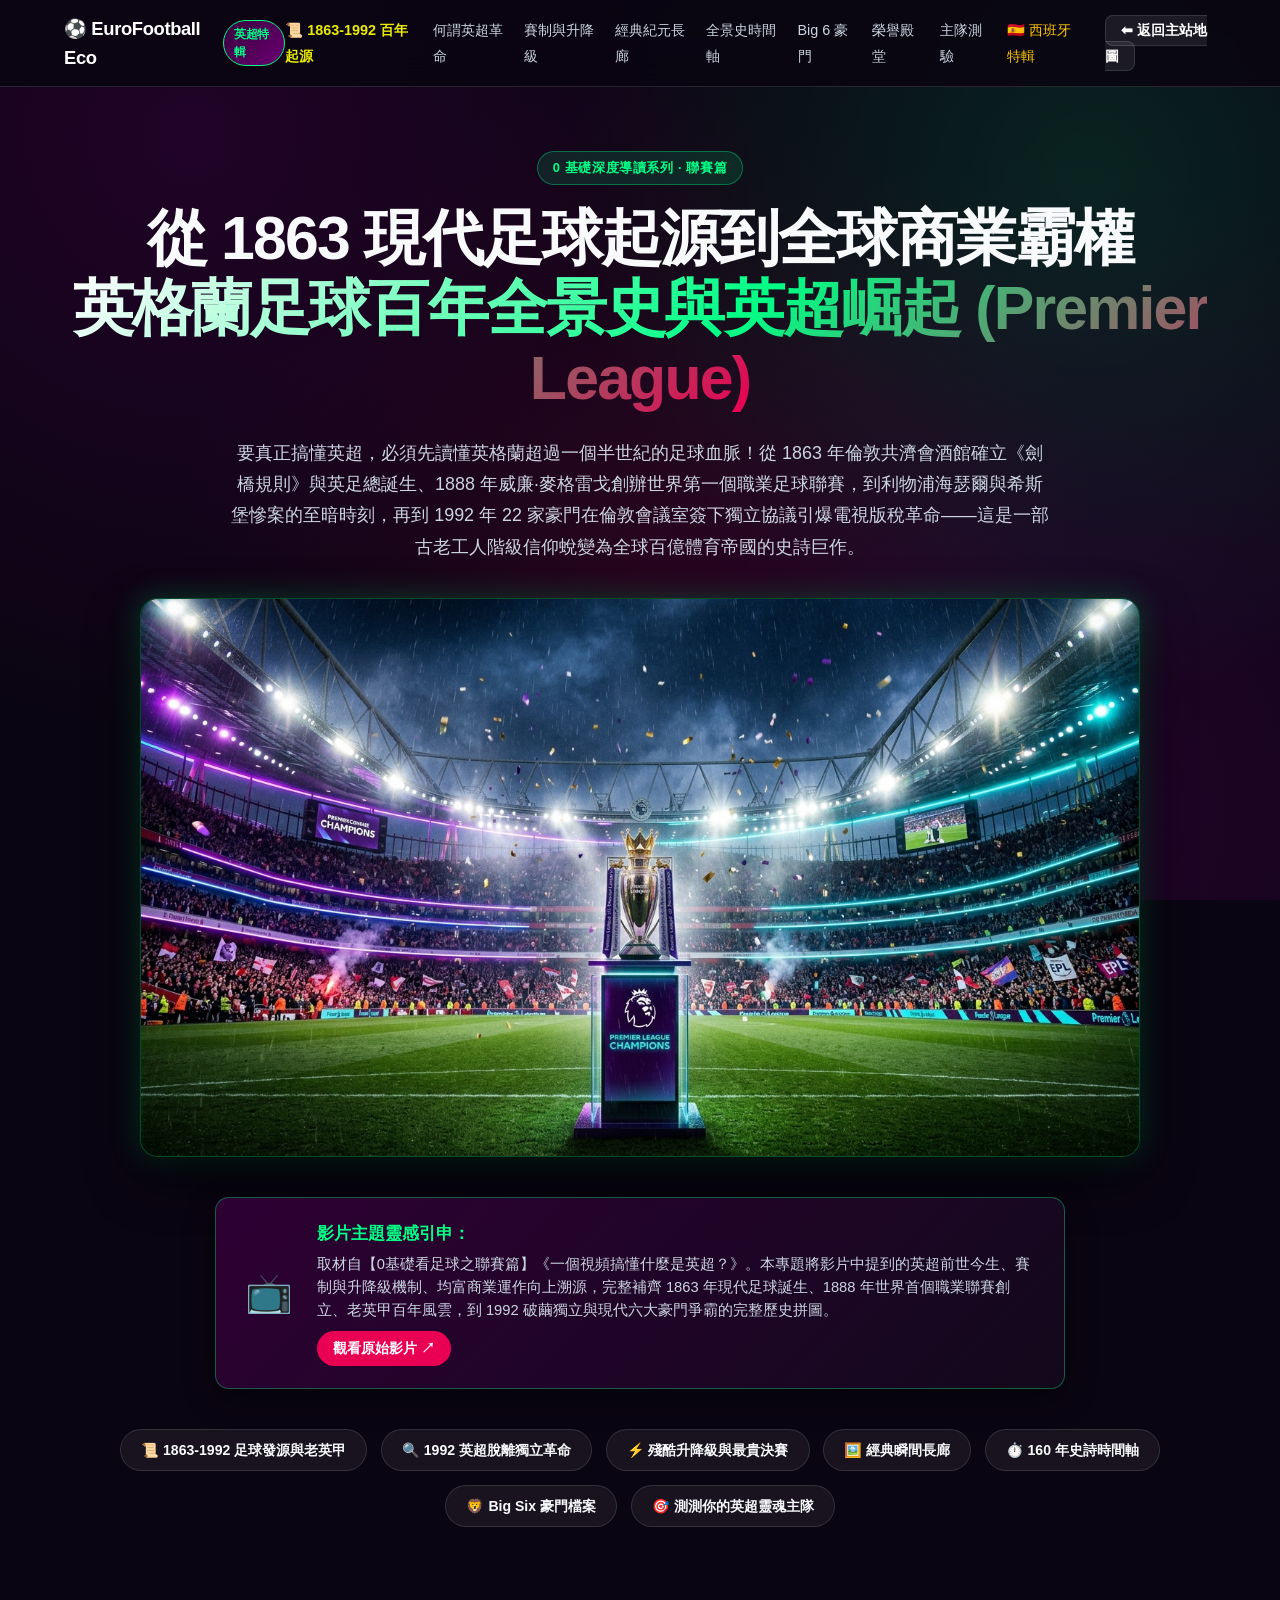
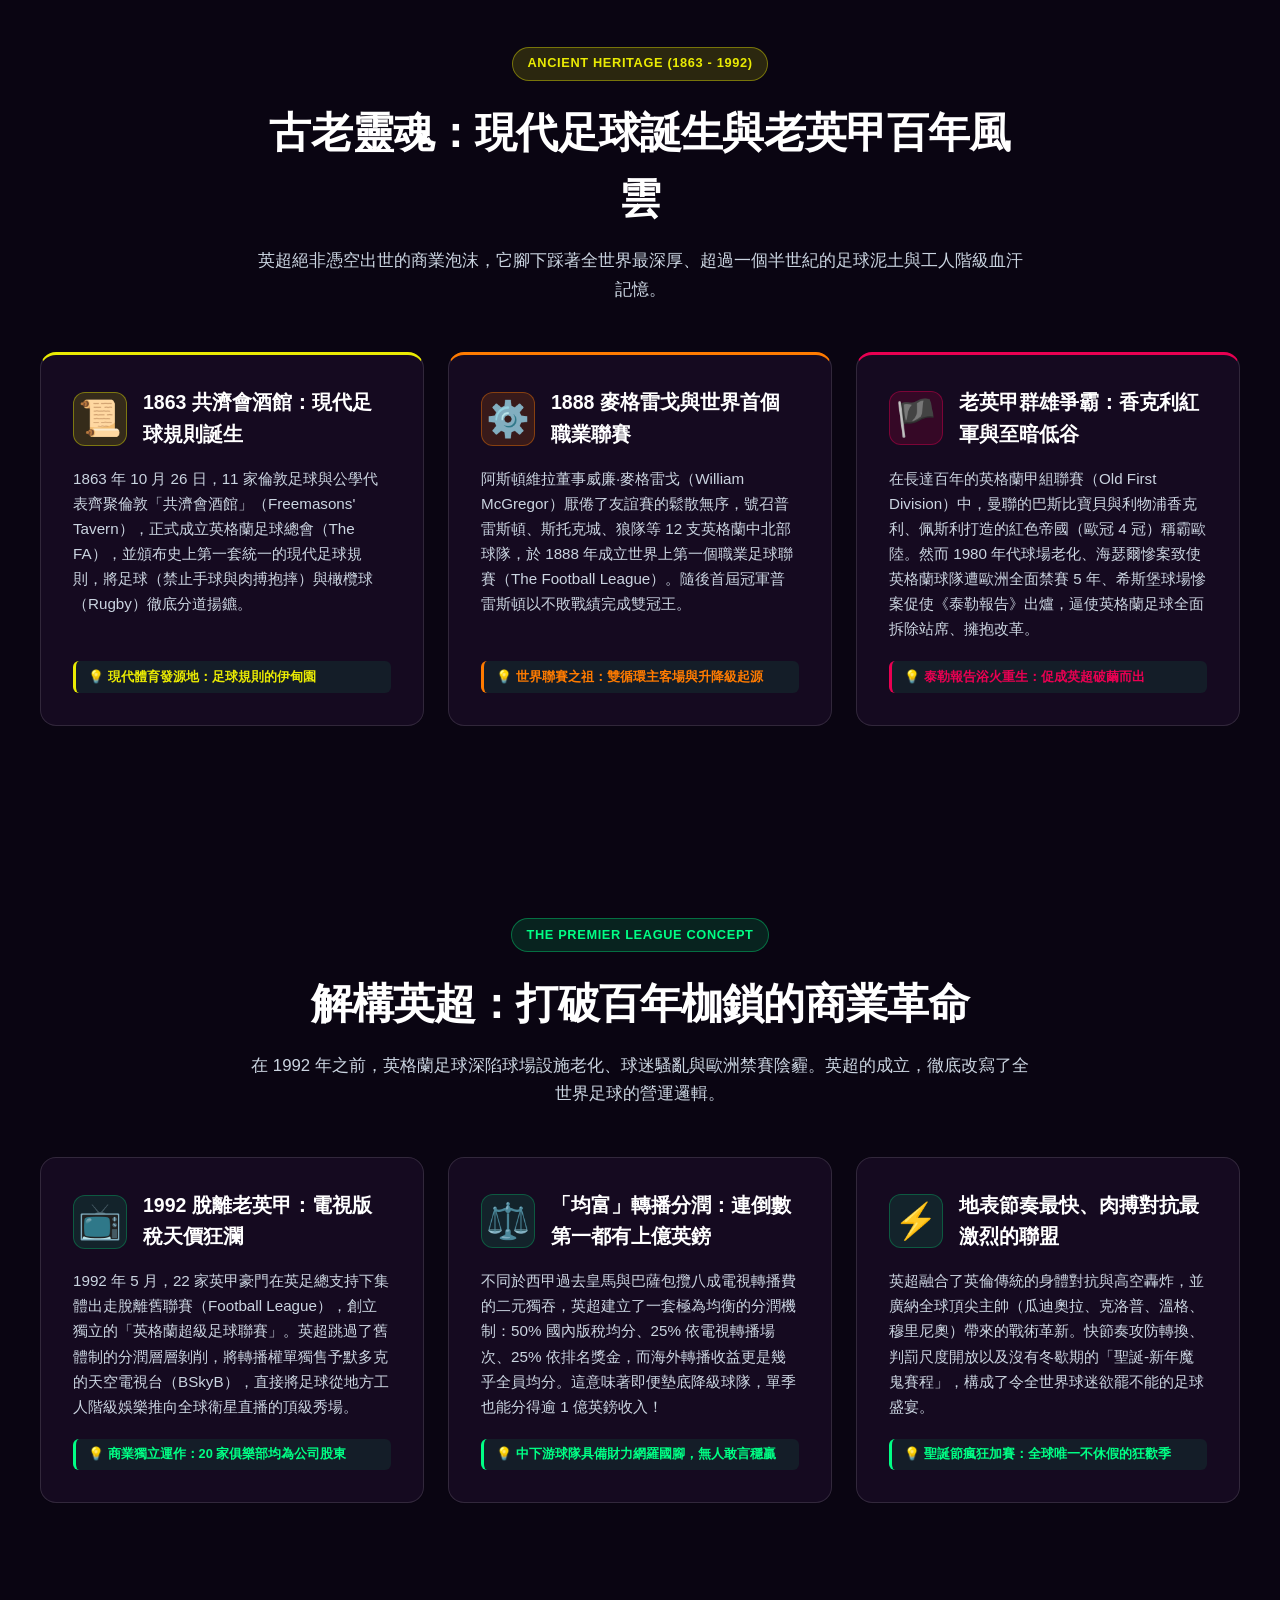
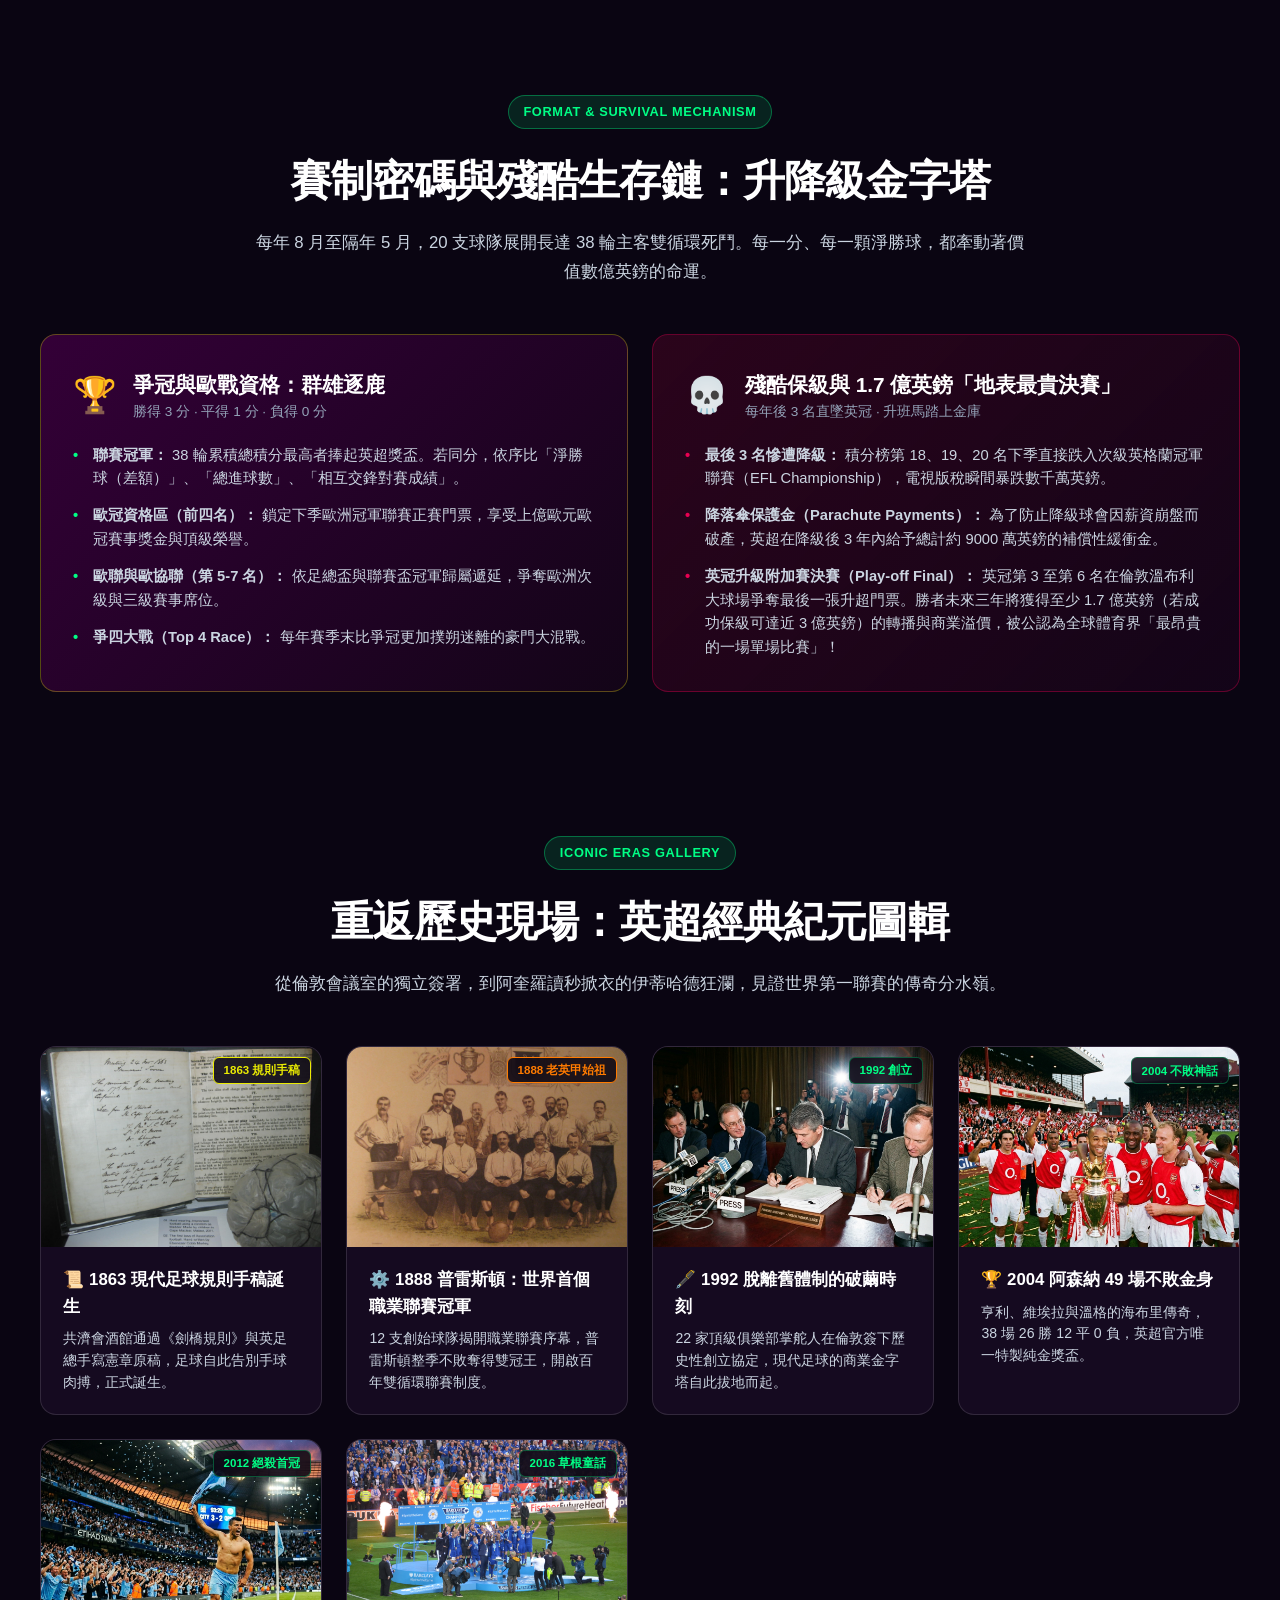
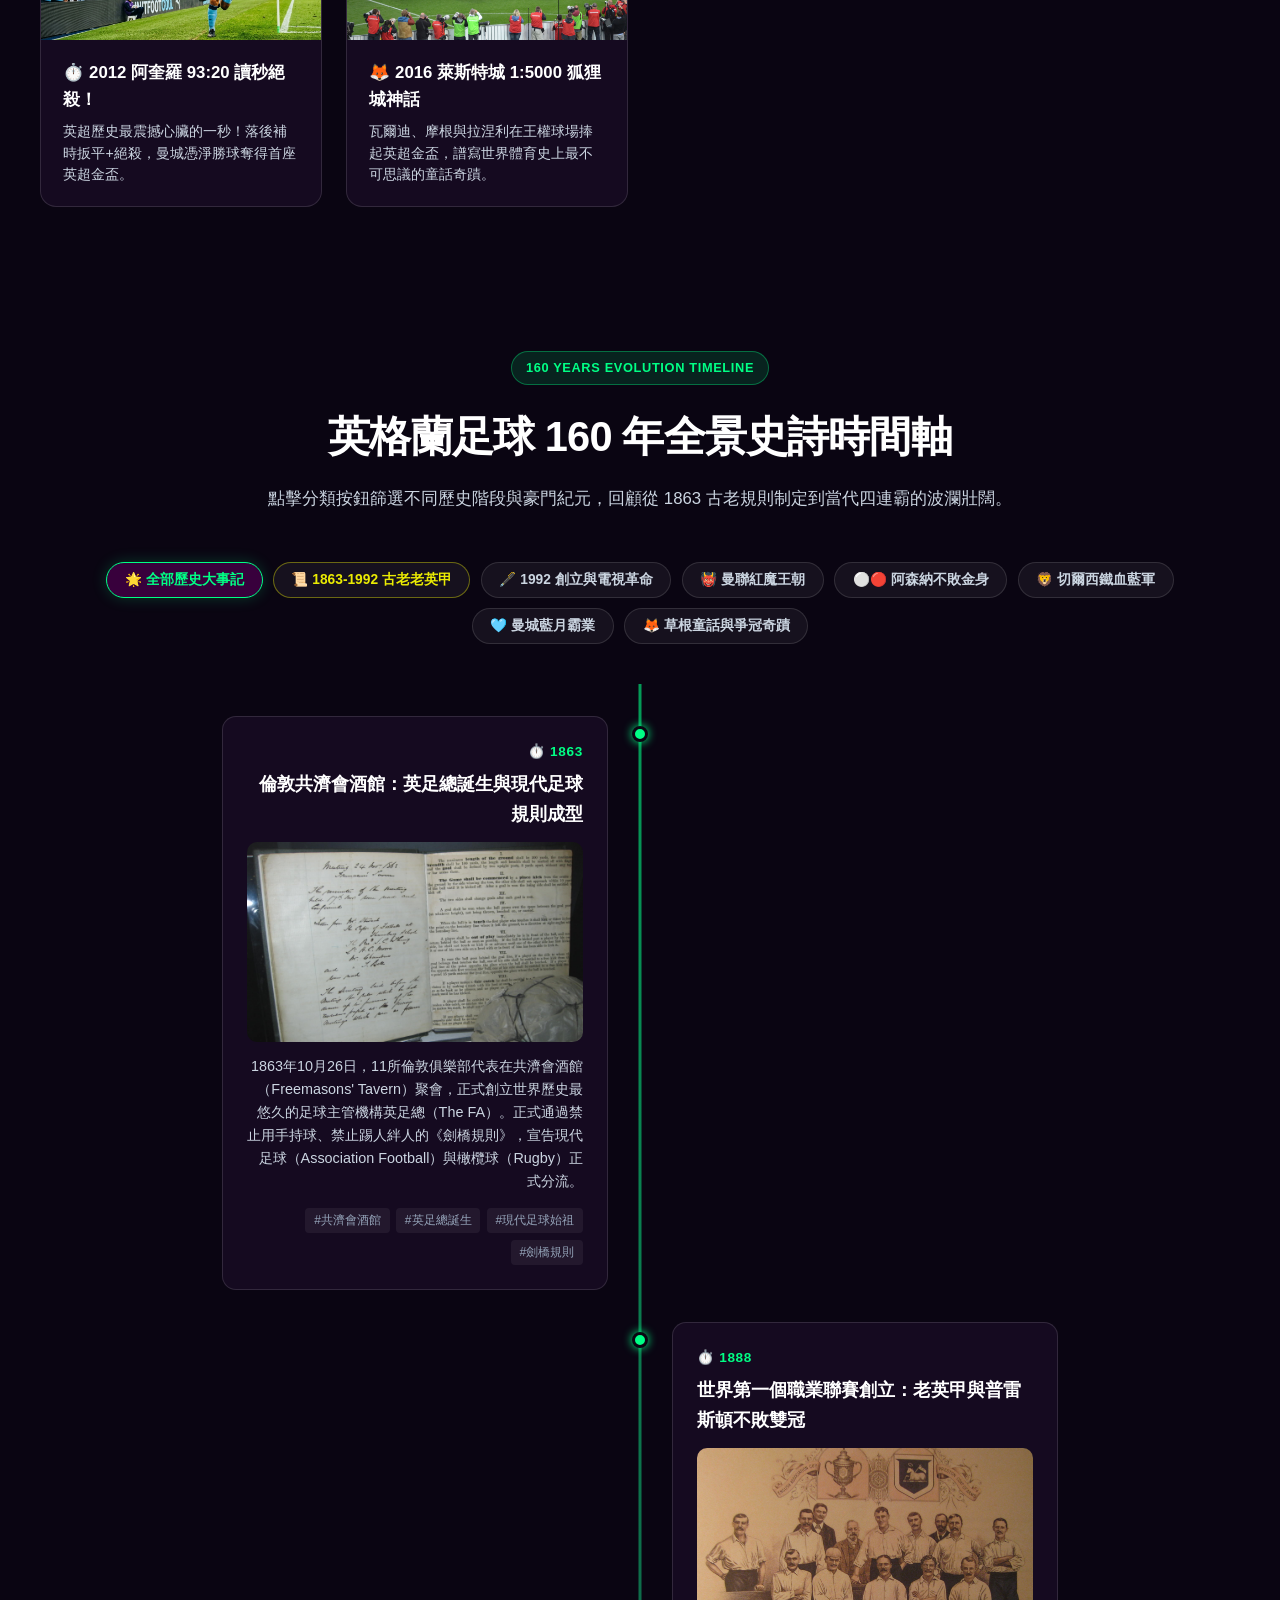
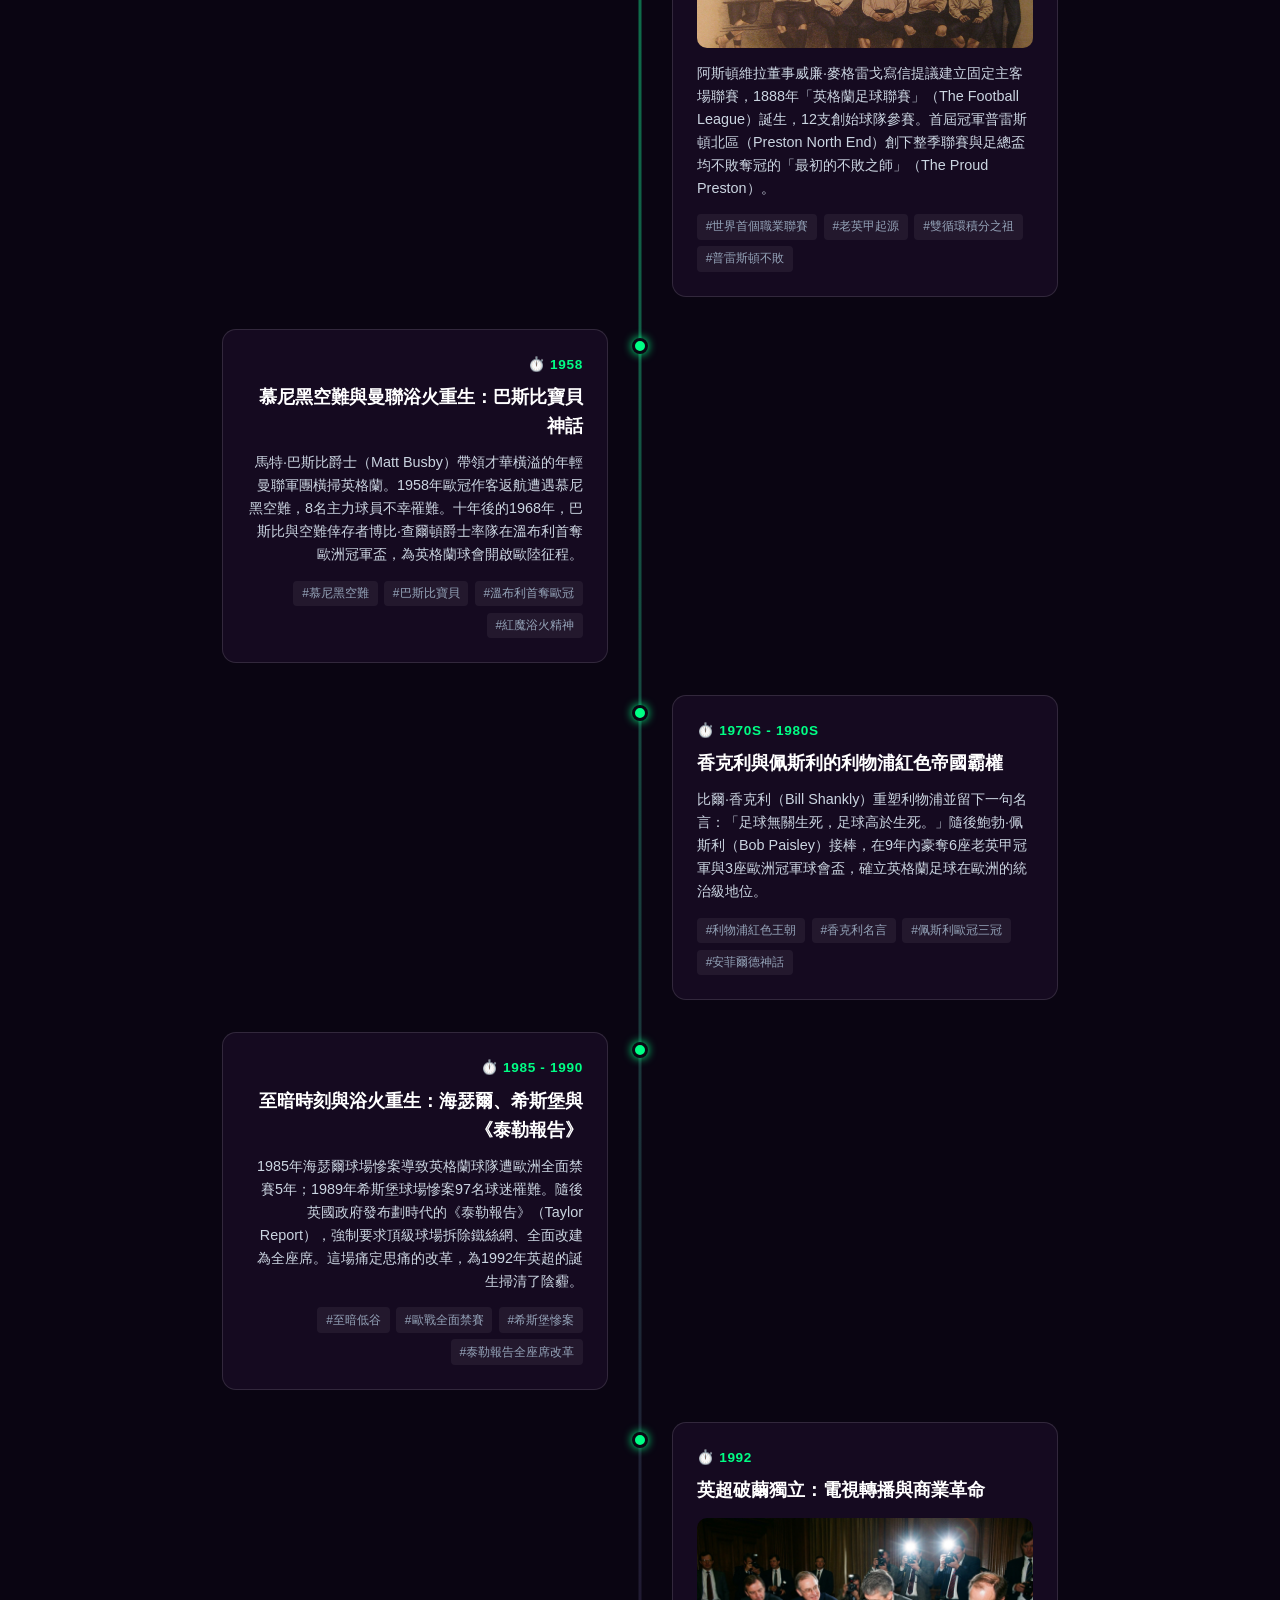
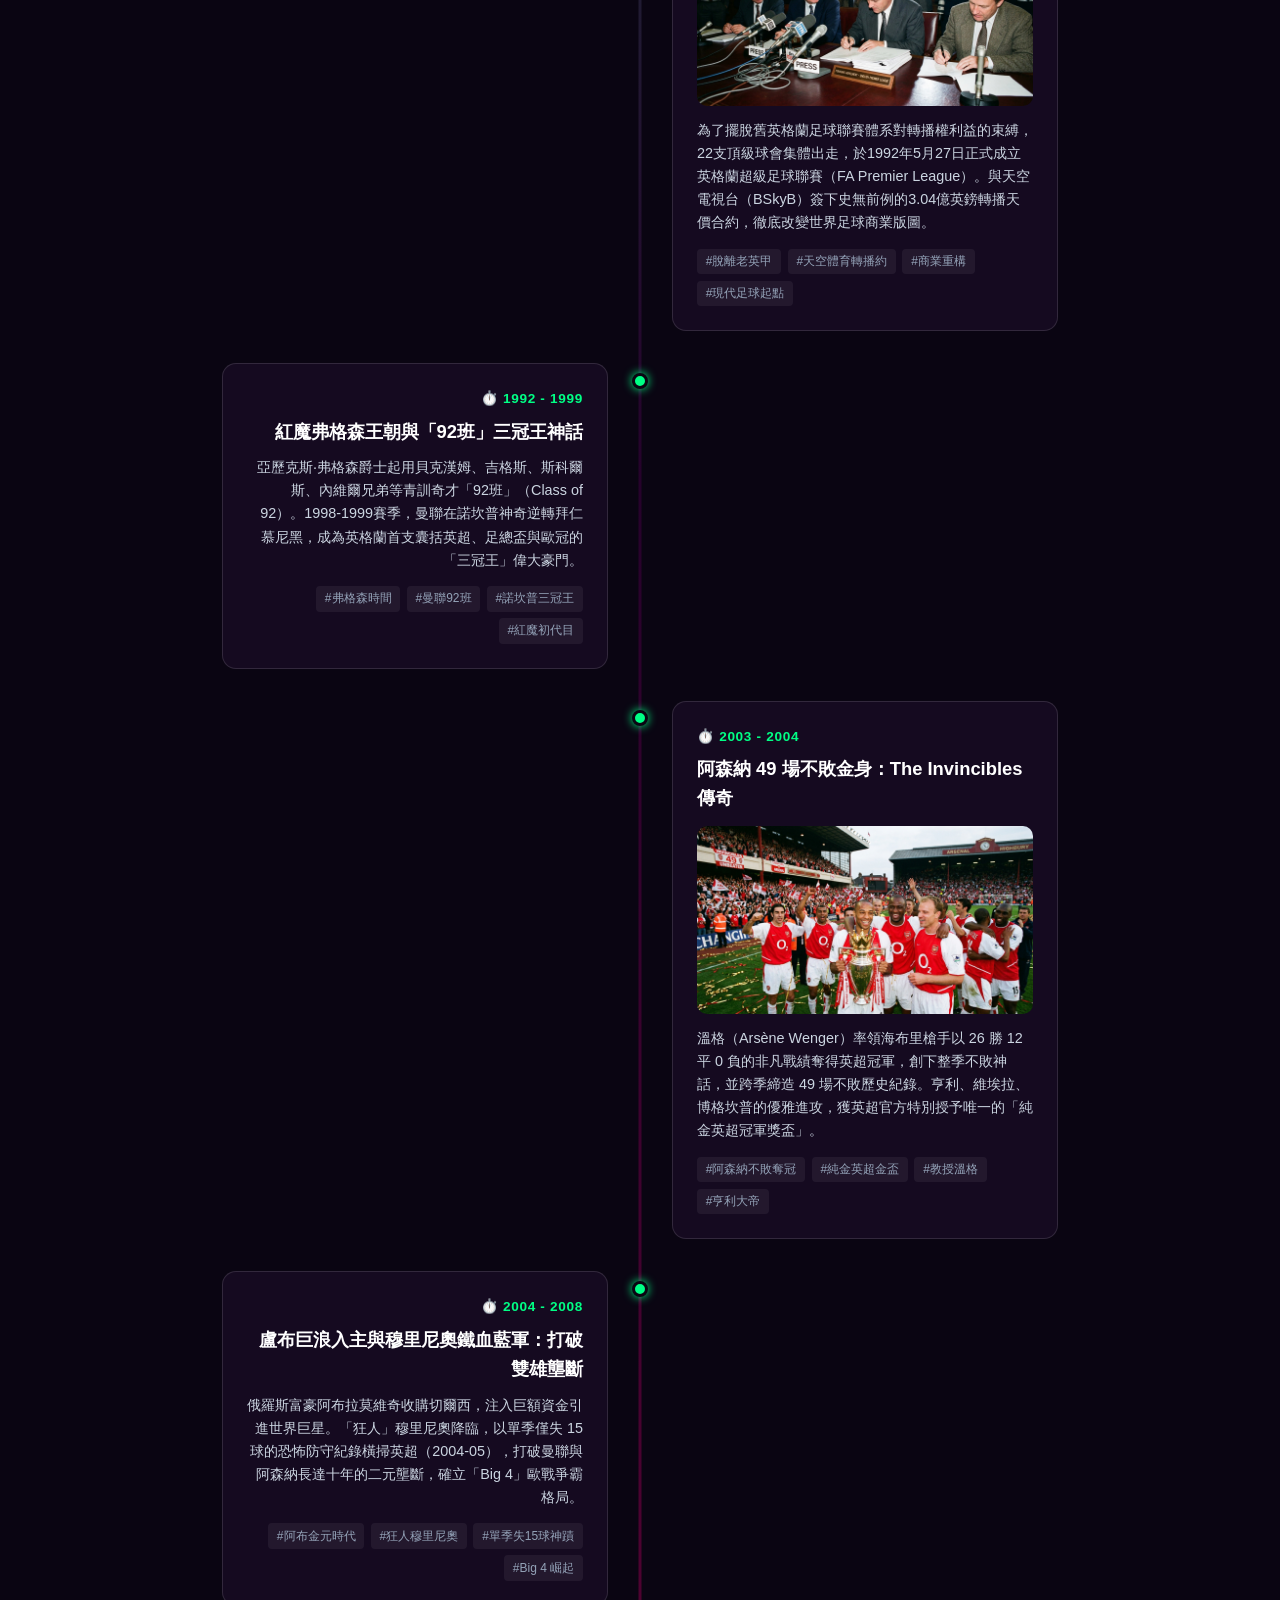
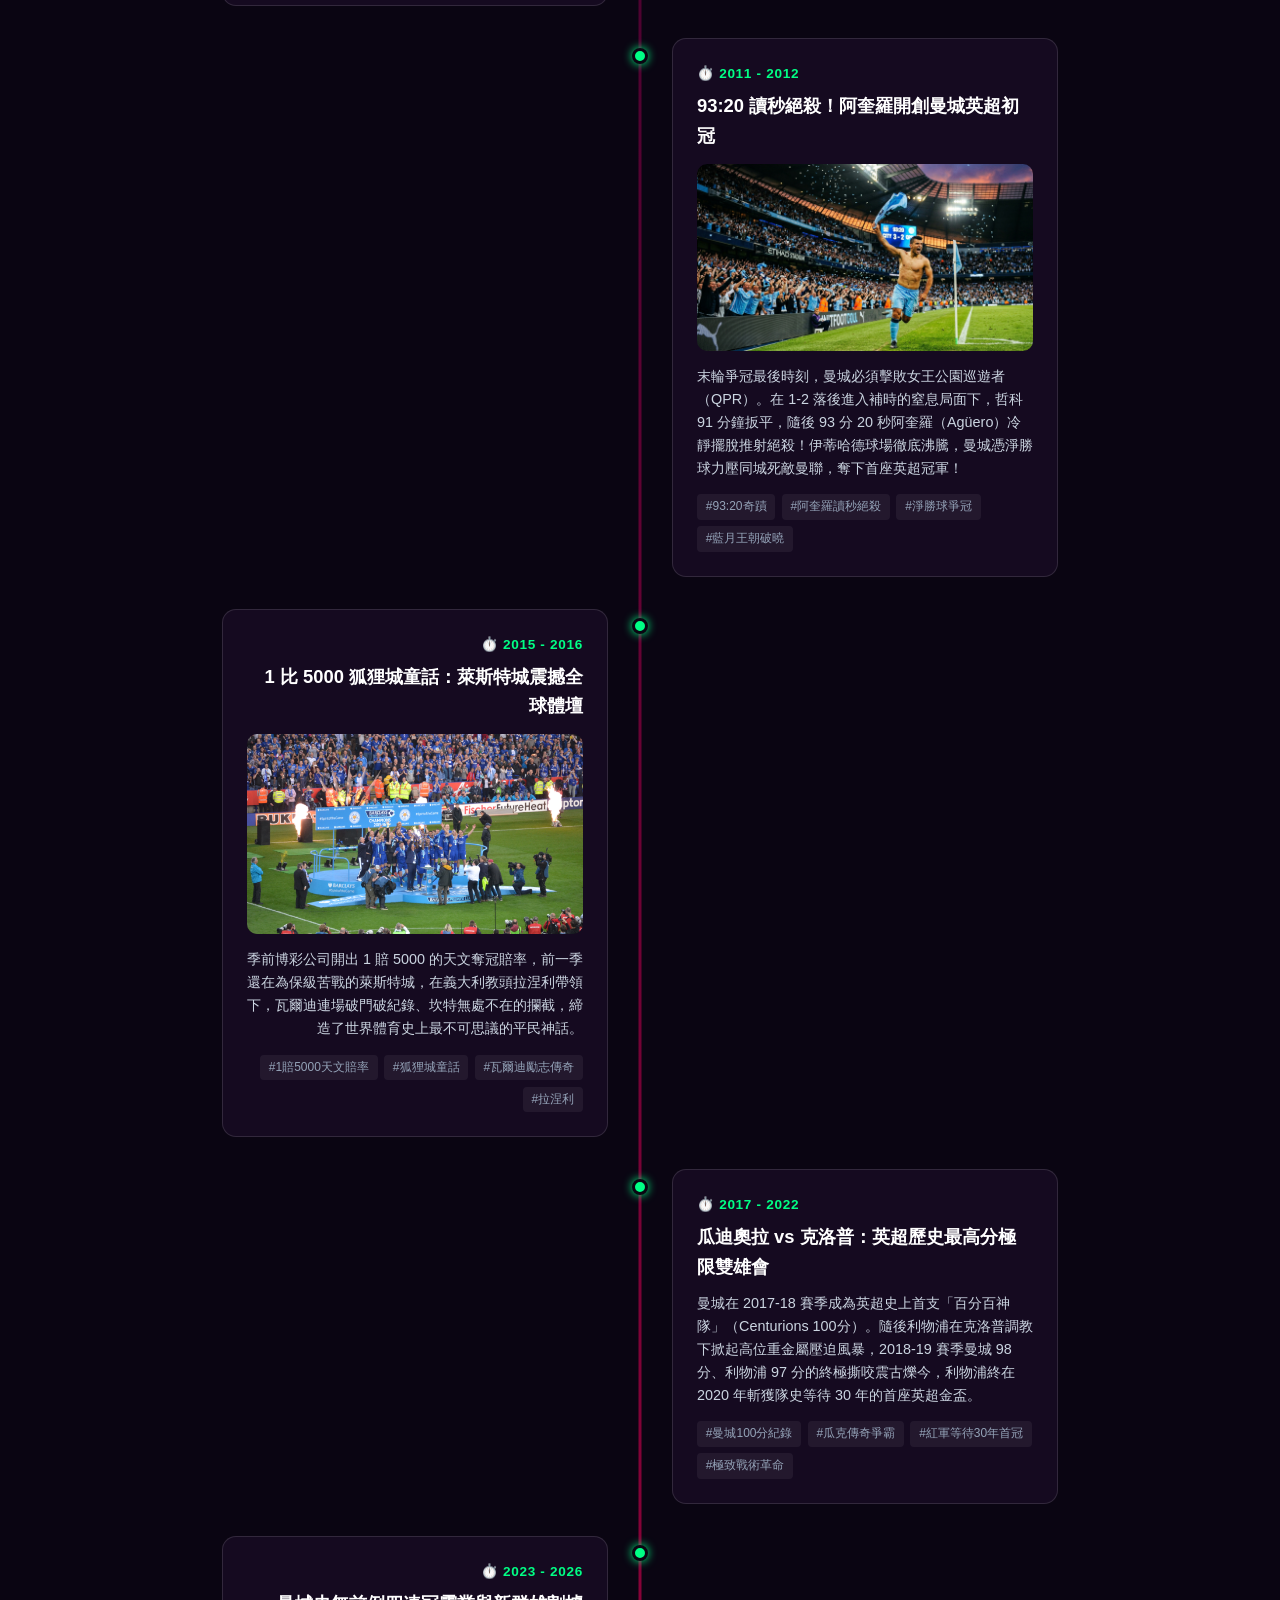
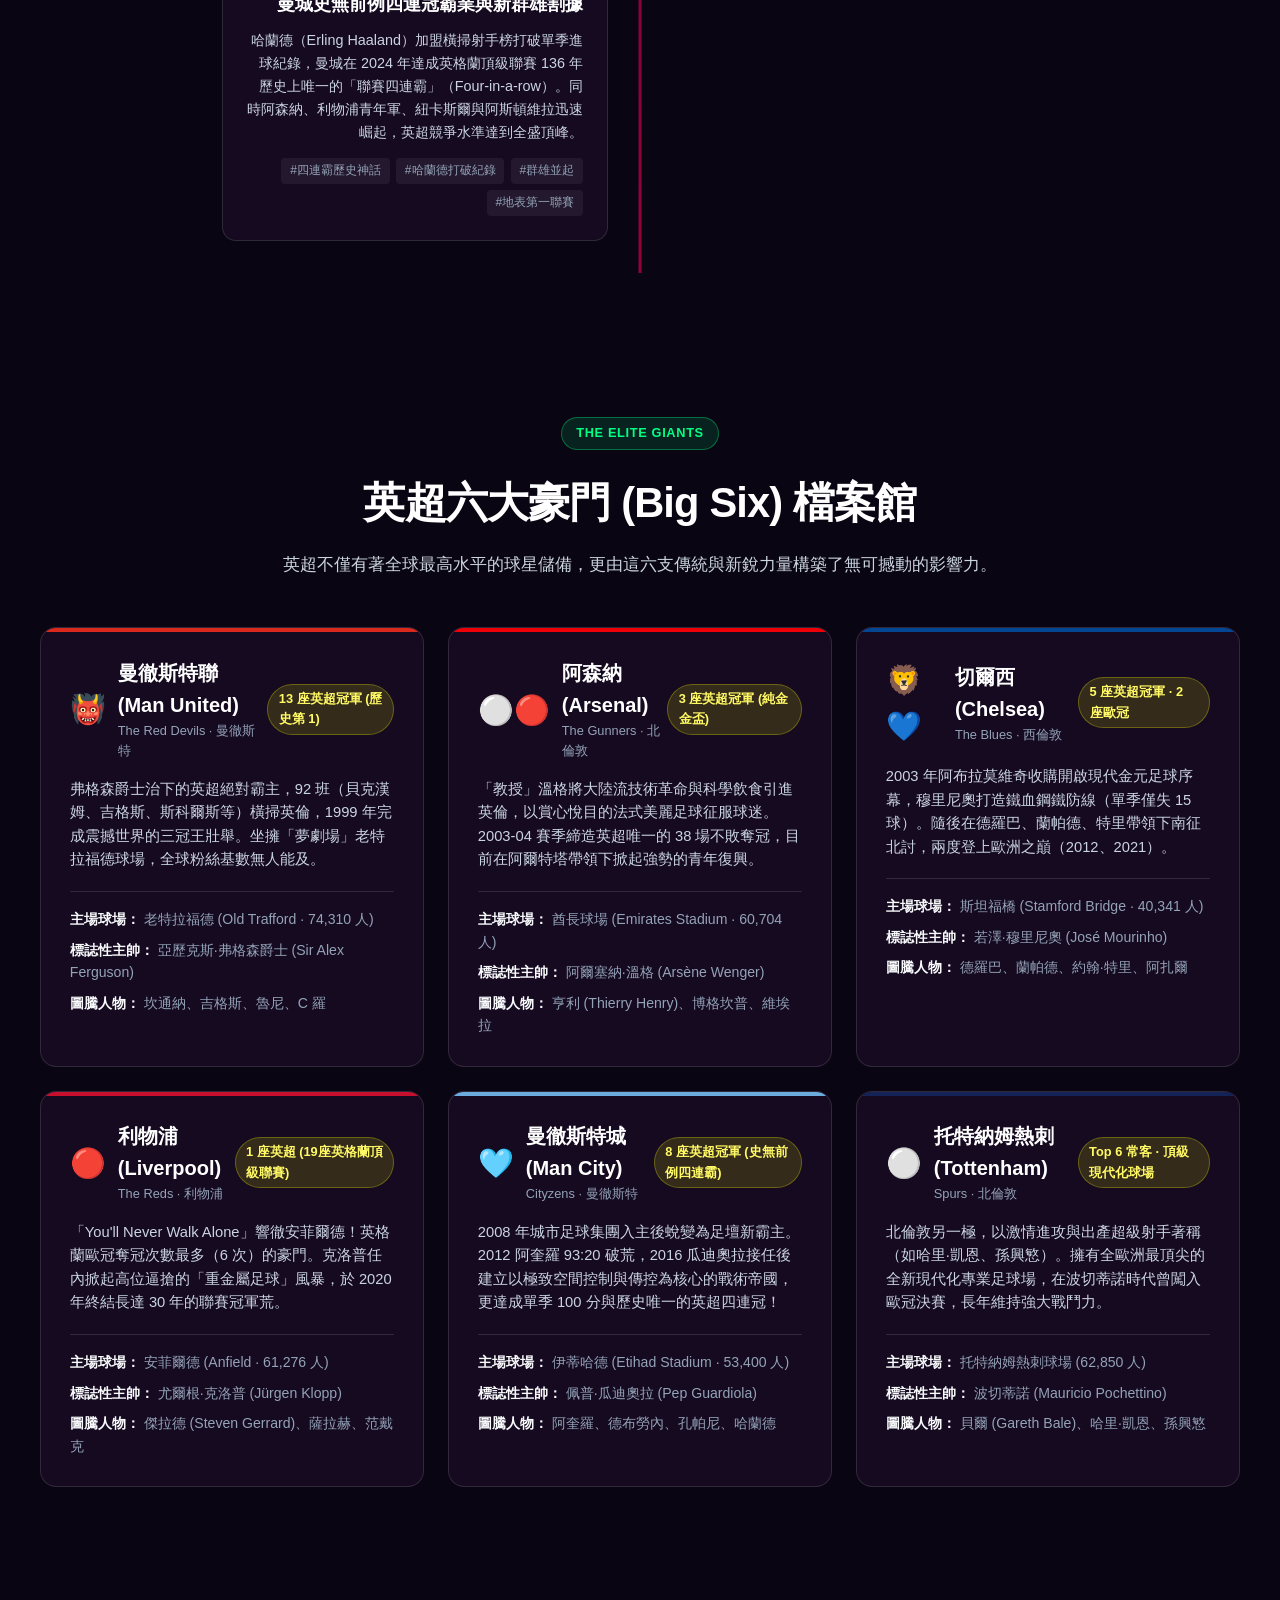
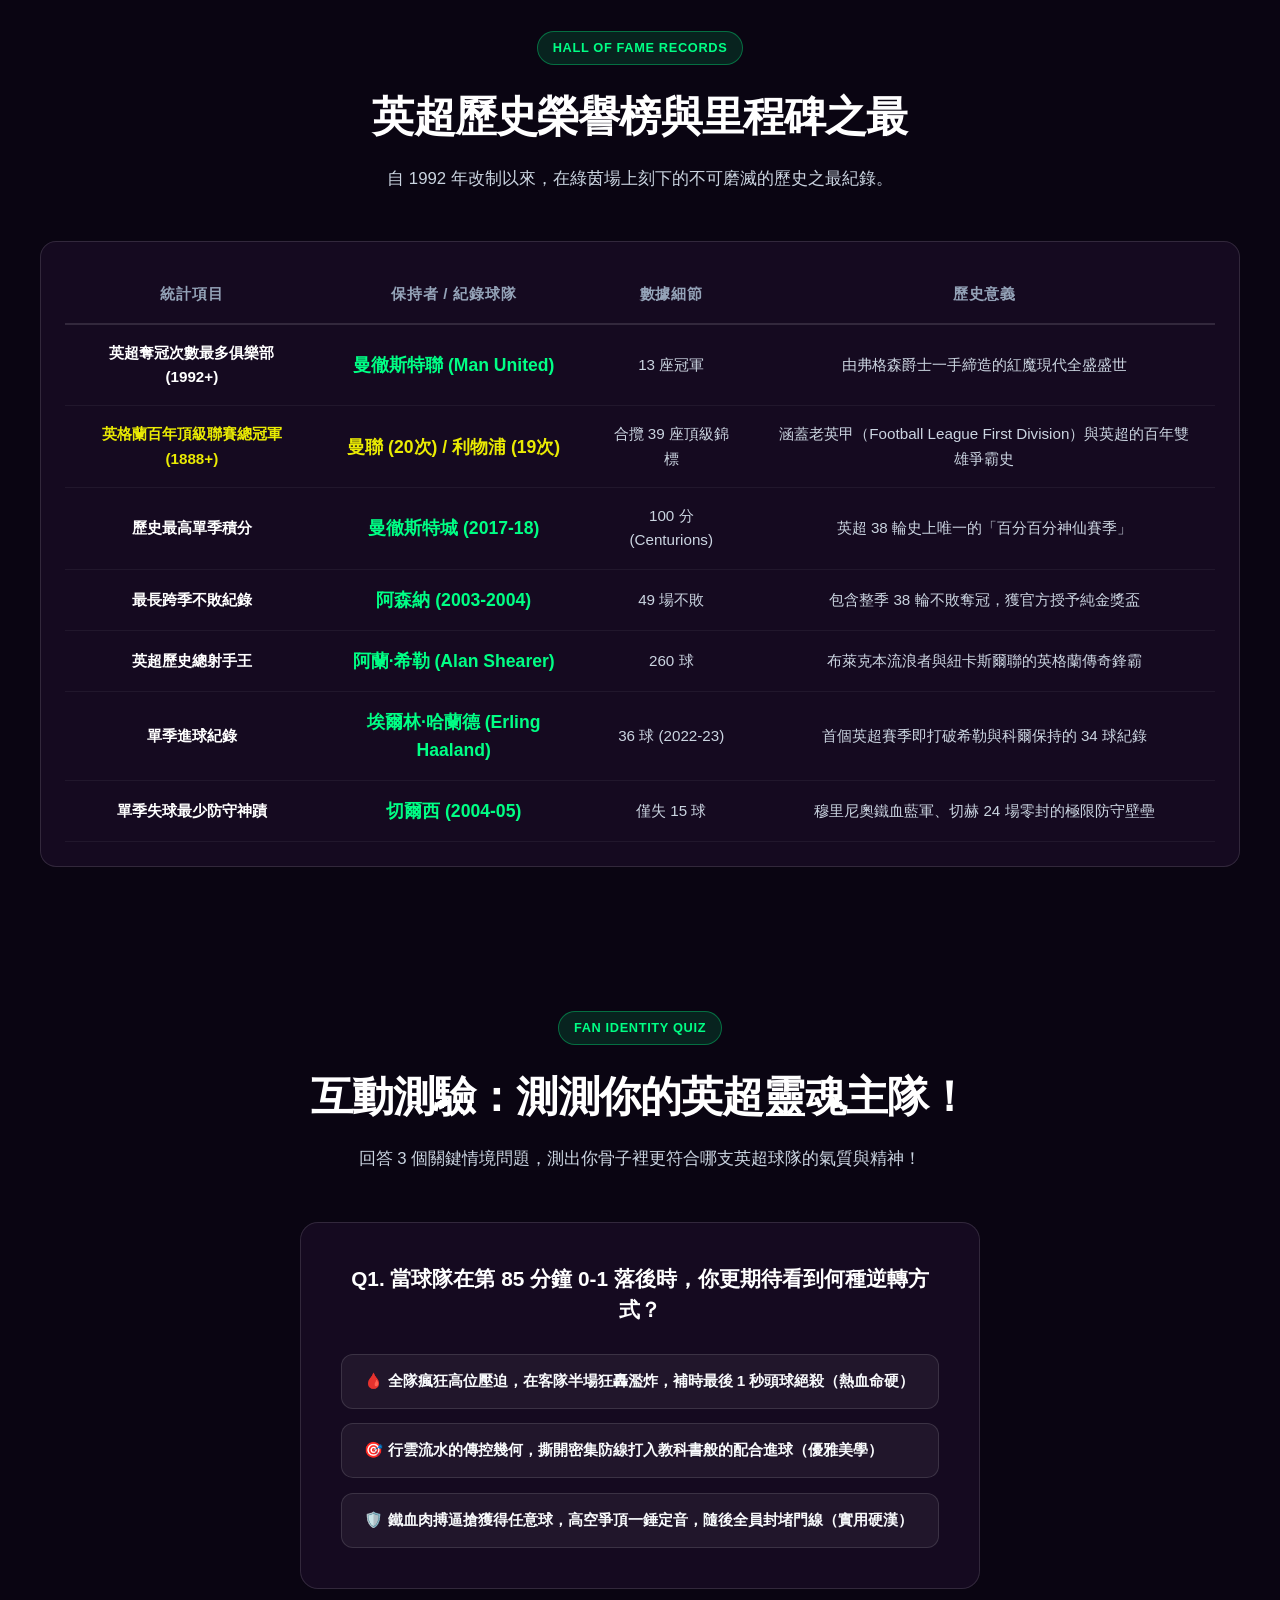
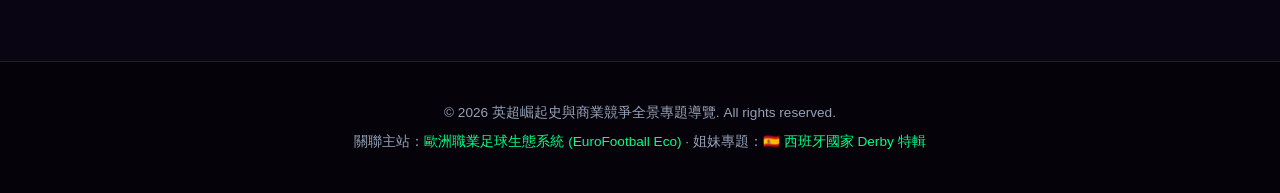
==== commit 9ea1afe0: "fix: 換上真實歷史真實相片 (1863共濟會酒館足球規則手稿原件、1888首屆老英甲冠軍普雷斯頓全體歷史照片、2016萊斯特城捧盃實況)" ====
--- a/premier-history.html
+++ b/premier-history.html
@@ -203,24 +203,24 @@
       <!-- 1863 FA Rules -->
       <div class="gallery-card">
         <div class="gallery-card-img-wrap">
-          <img src="assets/premier/premier_1992_breakaway.jpg" alt="1863年倫敦共濟會酒館確立現代足球規則" style="filter: sepia(0.6) contrast(1.2);">
-          <span class="gallery-card-tag" style="color: var(--pl-yellow); border-color: var(--pl-yellow);">1863 起源</span>
+          <img src="assets/premier/freemasons_1863_rules.jpg" alt="1863年倫敦共濟會酒館起草的史上第一份現代足球手寫規則原件">
+          <span class="gallery-card-tag" style="color: var(--pl-yellow); border-color: var(--pl-yellow);">1863 規則手稿</span>
         </div>
         <div class="gallery-caption">
-          <h4>📜 1863 共濟會酒館：足球誕生</h4>
-          <p>11 所倫敦俱樂部制定《劍橋規則》，足總正式成立，手球抱摔被禁，現代足球降生。</p>
+          <h4>📜 1863 現代足球規則手稿誕生</h4>
+          <p>共濟會酒館通過《劍橋規則》與英足總手寫憲章原稿，足球自此告別手球肉搏，正式誕生。</p>
         </div>
       </div>
 
       <!-- 1888 First League -->
       <div class="gallery-card">
         <div class="gallery-card-img-wrap">
-          <img src="assets/premier/premier_hero.jpg" alt="1888年阿斯頓維拉麥格雷戈創立世界首個聯賽" style="filter: grayscale(0.5) contrast(1.1);">
-          <span class="gallery-card-tag" style="color: #ff7b00; border-color: #ff7b00;">1888 聯賽</span>
+          <img src="assets/premier/preston_1888.jpg" alt="1888-89年首屆英格蘭足球聯賽冠軍普雷斯頓北區全體隊員歷史照片">
+          <span class="gallery-card-tag" style="color: #ff7b00; border-color: #ff7b00;">1888 老英甲始祖</span>
         </div>
         <div class="gallery-caption">
-          <h4>⚙️ 1888 麥格雷戈首創職業聯賽</h4>
-          <p>12 家中北部球會創立「英格蘭足球聯賽」，普雷斯頓雙冠不敗，開創雙循環積分之祖。</p>
+          <h4>⚙️ 1888 普雷斯頓：世界首個職業聯賽冠軍</h4>
+          <p>12 支創始球隊揭開職業聯賽序幕，普雷斯頓整季不敗奪得雙冠王，開啟百年雙循環聯賽制度。</p>
         </div>
       </div>
 
@@ -263,12 +263,12 @@
       <!-- 2016 Leicester Miracle -->
       <div class="gallery-card">
         <div class="gallery-card-img-wrap">
-          <img src="assets/premier/premier_hero.jpg" alt="2016年萊斯特城1比5000天文賠率奪冠">
+          <img src="assets/premier/leicester_2016.jpg" alt="2016年萊斯特城全隊捧起英超獎盃歷史真實照片">
           <span class="gallery-card-tag">2016 草根童話</span>
         </div>
         <div class="gallery-caption">
           <h4>🦊 2016 萊斯特城 1:5000 狐狸城神話</h4>
-          <p>瓦爾迪連場破門、坎特無處不在、拉涅利淚灑王權球場，譜寫體育史上最浪漫的草根奇蹟。</p>
+          <p>瓦爾迪、摩根與拉涅利在王權球場捧起英超金盃，譜寫世界體育史上最不可思議的童話奇蹟。</p>
         </div>
       </div>
     </div>
